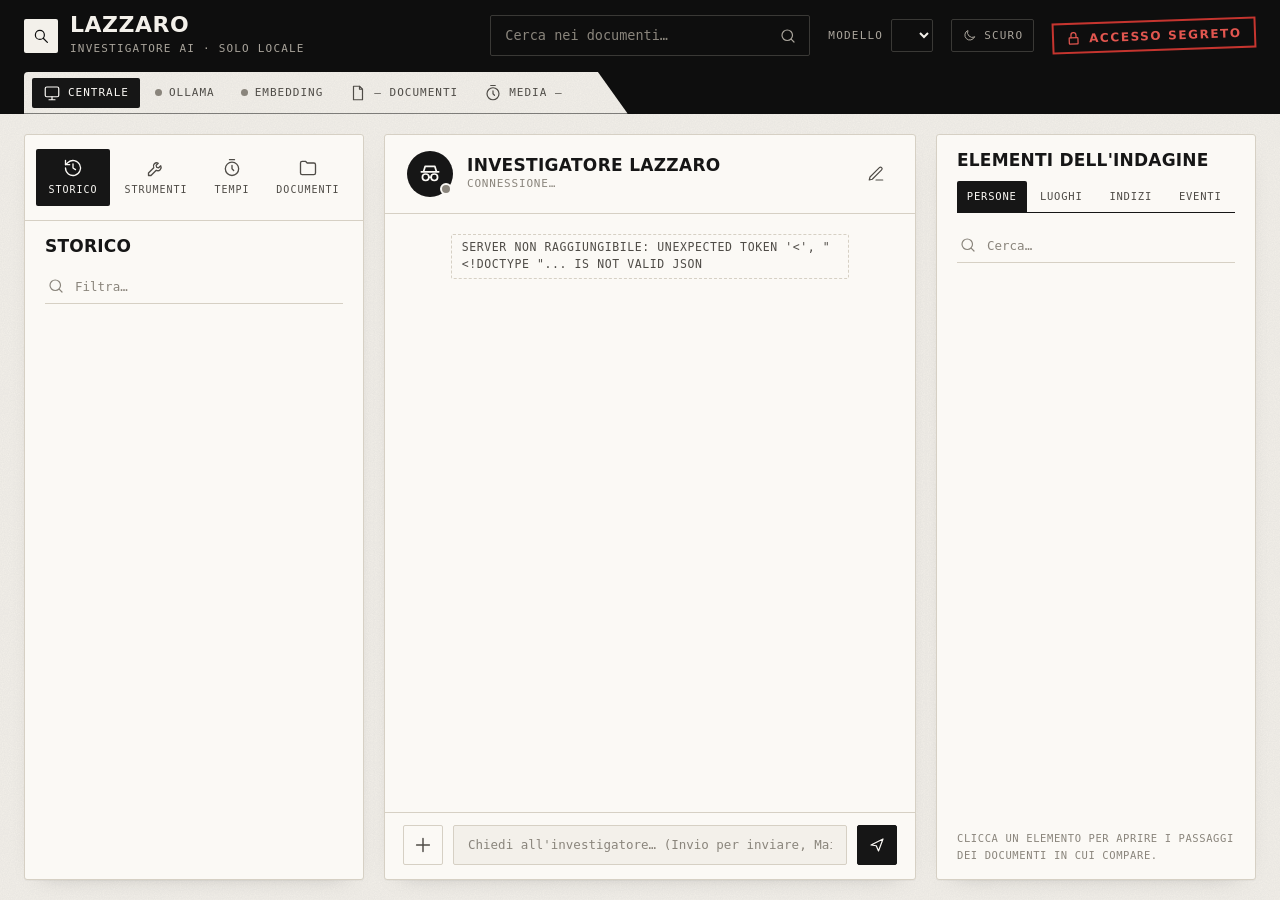
==== interfaccia/frontend/index.html @ 1972309b "Interfaccia fascicolo, bacheca segreta, volti e divisione backend/frontend - Codice diviso in interf" ====
<!doctype html>
<html lang="it">
<head>
<meta charset="utf-8">
<meta name="viewport" content="width=device-width, initial-scale=1">
<title>Investigatore LAZZARO</title>
<script src="tema.js"></script>
<link rel="stylesheet" href="app.css">
</head>
<body class="app">
<header class="testata">
  <div class="riga-alta">
    <div class="marchio">
      <div class="logo"><svg viewBox="0 0 24 24"><circle cx="10.5" cy="10.5" r="6"/><path d="m15 15 5.5 5.5"/></svg></div>
      <div>Lazzaro<small>Investigatore AI · solo locale</small></div>
    </div>
    <div class="spazio"></div>
    <label class="ricerca-alta" title="Cerca una parola in tutti i documenti">
      <input id="cerca-documenti" placeholder="Cerca nei documenti…" autocomplete="off">
      <svg viewBox="0 0 24 24"><circle cx="11" cy="11" r="7"/><path d="m20 20-3.5-3.5"/></svg>
    </label>
    <label class="scelta-modello">Modello
      <select id="modello"></select>
    </label>
    <button class="tema-btn" id="tema" title="Cambia tema: chiaro (carta) o scuro">
      <span class="per-scuro"><svg viewBox="0 0 24 24"><path d="M20 14.5A8 8 0 0 1 9.5 4a8 8 0 1 0 10.5 10.5z"/></svg>Scuro</span>
      <span class="per-chiaro"><svg viewBox="0 0 24 24"><circle cx="12" cy="12" r="4"/><path d="M12 2v2M12 20v2M4.9 4.9l1.4 1.4M17.7 17.7l1.4 1.4M2 12h2M20 12h2M4.9 19.1l1.4-1.4M17.7 6.3l1.4-1.4"/></svg>Chiaro</span>
    </button>
    <a class="accesso-segreto" href="bacheca.html" target="_blank" title="Bacheca dell'investigatore: indizi e ipotesi collegati dai fili rossi">
      <svg viewBox="0 0 24 24"><rect x="5" y="11" width="14" height="10" rx="1"/><path d="M8 11V7a4 4 0 0 1 8 0v4"/></svg>Accesso Segreto</a>
  </div>
  <nav class="barra-stato">
    <span class="pillola attiva"><svg viewBox="0 0 24 24"><rect x="3" y="4" width="18" height="13" rx="2"/><path d="M8 21h8M12 17v4"/></svg>Centrale</span>
    <span class="pillola" id="stato-ollama"><i class="punto"></i>Ollama</span>
    <span class="pillola" id="stato-embedding"><i class="punto"></i>Embedding</span>
    <span class="pillola" id="stato-documenti"><svg viewBox="0 0 24 24"><path d="M6 3h8l4 4v14H6z"/><path d="M14 3v4h4"/></svg>— documenti</span>
    <span class="pillola" id="stato-media"><svg viewBox="0 0 24 24"><circle cx="12" cy="13" r="8"/><path d="M12 9v4l2 2M9 2h6"/></svg>media —</span>
  </nav>
</header>

<main class="griglia">
  <!-- ======================================================= SINISTRA -->
  <section class="pannello sinistra">
    <div class="icone-schede" role="tablist">
      <button class="icona-scheda attiva" data-scheda="storico" title="Storico domande e risposte">
        <svg viewBox="0 0 24 24"><path d="M3 12a9 9 0 1 0 3-6.7L3 8"/><path d="M3 3v5h5M12 7v5l3 2"/></svg>Storico</button>
      <button class="icona-scheda" data-scheda="strumenti" title="Strumenti usati dal modello">
        <svg viewBox="0 0 24 24"><path d="M14.7 6.3a4 4 0 0 0-5.4 5.4L3 18v3h3l6.3-6.3a4 4 0 0 0 5.4-5.4l-2.5 2.5-2.4-.6-.6-2.4z"/></svg>Strumenti</button>
      <button class="icona-scheda" data-scheda="tempi" title="Tempi di risposta">
        <svg viewBox="0 0 24 24"><circle cx="12" cy="13" r="8"/><path d="M12 9v4l2 2M9 2h6"/></svg>Tempi</button>
      <button class="icona-scheda" data-scheda="documenti" title="Documenti nell'indice">
        <svg viewBox="0 0 24 24"><path d="M3 6a2 2 0 0 1 2-2h4l2 2h8a2 2 0 0 1 2 2v10a2 2 0 0 1-2 2H5a2 2 0 0 1-2-2z"/></svg>Documenti</button>
    </div>
    <div class="titolo-pannello"><h2 id="titolo-sinistra">Storico</h2><span class="conta" id="conta-sinistra"></span>
      <button class="btn-piccolo grigio" id="svuota-storico" title="Cancella tutte le domande dello storico" hidden>Svuota tutto</button></div>
    <label class="cerca"><svg viewBox="0 0 24 24"><circle cx="11" cy="11" r="7"/><path d="m20 20-3.5-3.5"/></svg>
      <input id="filtro-sinistra" placeholder="Filtra…" autocomplete="off"></label>
    <div class="lista" id="lista-sinistra"></div>
  </section>

  <!-- ========================================================= CENTRO -->
  <section class="pannello centro" id="zona-chat">
    <div class="testa-chat">
      <div class="avatar"><svg viewBox="0 0 24 24"><path d="M4 10h16M6 10l1.5-5h9L18 10"/><circle cx="8" cy="15" r="3"/><circle cx="16" cy="15" r="3"/><path d="M11 15h2"/></svg><i class="punto" id="punto-chat"></i></div>
      <div>
        <h1>Investigatore LAZZARO</h1>
        <div class="sotto" id="sotto-chat">connessione…</div>
      </div>
      <div class="spazio"></div>
      <button class="icona-btn" id="pulisci" title="Pulisci la vista (lo storico resta)"><svg viewBox="0 0 24 24"><path d="M12 20h9M16.5 3.5a2.1 2.1 0 0 1 3 3L7 19l-4 1 1-4z"/></svg></button>
    </div>
    <div class="messaggi" id="messaggi"></div>
    <div class="input-chat">
      <div class="file-in-esame" id="file-in-esame"></div>
      <div class="riga-input">
        <button class="btn-tondo piu" id="piu" title="Carica file da esaminare (txt, md, csv, json, docx, pdf, zip)">
          <svg viewBox="0 0 24 24"><path d="M12 5v14M5 12h14"/></svg></button>
        <input type="file" id="file" multiple hidden accept=".txt,.md,.csv,.json,.jsonl,.log,.docx,.pdf,.zip">
        <textarea id="domanda" rows="1" placeholder="Chiedi all'investigatore…  (Invio per inviare, Maiusc+Invio per andare a capo)"></textarea>
        <button class="btn-tondo invia" id="invia" title="Invia"><svg viewBox="0 0 24 24"><path d="M4 12 20 4l-6 16-3-7z"/></svg></button>
      </div>
    </div>
    <div class="trascina nascosto" id="trascina">Rilascia i file da esaminare</div>
  </section>

  <!-- ======================================================== DESTRA -->
  <section class="pannello destra">
    <div class="titolo-pannello"><h2>Elementi dell'indagine</h2><span class="conta" id="conta-persone"></span></div>
    <div class="schede-testo" role="tablist" id="schede-elementi">
      <button class="attiva" data-tipo="persone">Persone <span></span></button>
      <button data-tipo="luoghi">Luoghi <span></span></button>
      <button data-tipo="indizi">Indizi <span></span></button>
      <button data-tipo="eventi">Eventi <span></span></button>
    </div>
    <label class="cerca"><svg viewBox="0 0 24 24"><circle cx="11" cy="11" r="7"/><path d="m20 20-3.5-3.5"/></svg>
      <input id="filtro-persone" placeholder="Cerca…" autocomplete="off"></label>
    <div class="lista" id="lista-persone"></div>
    <p class="nota-destra" id="nota-destra">Clicca un elemento per aprire i passaggi dei documenti in cui compare.</p>
  </section>
</main>

<script src="comune.js"></script>
<script src="app.js"></script>
</body>
</html>
---- interfaccia/frontend/app.css ----
/* Investigatore LAZZARO - stile "fascicolo": carta, inchiostro, etichette dattiloscritte.
   Nessuna risorsa esterna: solo font di sistema, tutto resta in locale.
   Due temi: chiaro (carta e inchiostro, predefinito) e scuro (<html data-tema="scuro">: grigio scuro e bianco panna).
   I colori stanno solo nelle variabili qui sotto: il resto del file non va toccato per cambiare tema. */
:root {
  --sfondo: #f3f0ea;          /* carta */
  --testata: #0e0e0e;         /* banda nera in alto */
  --testata-testo: #f3f0ea;
  --testata-tenue: #a9a49b;
  --testata-bordo: #3a3936;
  --inverso-tenue: #c9c4ba;   /* testo secondario sopra un riquadro "in negativo" (sfondo = inchiostro) */
  --velo: rgba(243, 240, 234, .85);
  --scrivania: #e4dfd5;       /* piano su cui si apre il fascicolo (pagine figlie) */
  --pannello: #fbf9f5;        /* foglio */
  --scheda: #ece8e0;          /* riquadro beige */
  --scheda-2: #e1dcd2;
  --bordo: #d6d0c4;           /* linea sottile */
  --testo: #161616;           /* inchiostro */
  --tenue: #4f4c47;
  --debole: #8a857c;
  --bordeaux: #161616;        /* accento = inchiostro (i nomi restano per compatibilità con le pagine) */
  --bordeaux-2: #3a3936;
  --bordeaux-chiaro: #161616;
  --bordeaux-velo: rgba(22, 22, 22, .07);
  --ok: #3f7d55;
  --attenzione: #9a6a12;
  --errore: #b23a3a;
  --raggio: 3px;
  --mono: "IBM Plex Mono", "Cascadia Mono", "Cascadia Code", Consolas, ui-monospace, monospace;
  --titoli: "Montserrat", "Segoe UI Black", "Segoe UI", system-ui, sans-serif;
  --carta-grana: url("data:image/svg+xml,%3Csvg xmlns='http://www.w3.org/2000/svg' width='220' height='220'%3E%3Cfilter id='g'%3E%3CfeTurbulence type='fractalNoise' baseFrequency='.85' numOctaves='2' stitchTiles='stitch'/%3E%3CfeColorMatrix values='0 0 0 0 0 0 0 0 0 0 0 0 0 0 0 0 0 0 .05 0'/%3E%3C/filter%3E%3Crect width='100%25' height='100%25' filter='url(%23g)'/%3E%3C/svg%3E");
  --ombra: rgba(0, 0, 0, .35);
  color-scheme: light;
}
/* tema scuro: colori invertiti, grigio scuro e accenti di bianco panna */
:root[data-tema="scuro"] {
  --sfondo: #1e1e20;
  --testata: #111112;
  --testata-testo: #efe8d6;
  --testata-tenue: #8f8a80;
  --testata-bordo: #36363a;
  --inverso-tenue: #5d5952;
  --velo: rgba(30, 30, 32, .88);
  --scrivania: #161618;
  --pannello: #262628;
  --scheda: #2f2f32;
  --scheda-2: #39393d;
  --bordo: #3c3c41;
  --testo: #efe8d6;           /* bianco panna: testo e accenti */
  --tenue: #c4bdae;
  --debole: #8f8a80;
  --bordeaux: #efe8d6;
  --bordeaux-2: #d8d0bc;
  --bordeaux-chiaro: #efe8d6;
  --bordeaux-velo: rgba(239, 232, 214, .08);
  --ok: #7fbf94;
  --attenzione: #d8b066;
  --errore: #e07a7a;
  --carta-grana: url("data:image/svg+xml,%3Csvg xmlns='http://www.w3.org/2000/svg' width='220' height='220'%3E%3Cfilter id='g'%3E%3CfeTurbulence type='fractalNoise' baseFrequency='.85' numOctaves='2' stitchTiles='stitch'/%3E%3CfeColorMatrix values='0 0 0 0 1 0 0 0 0 1 0 0 0 0 1 0 0 0 .035 0'/%3E%3C/filter%3E%3Crect width='100%25' height='100%25' filter='url(%23g)'/%3E%3C/svg%3E");
  --ombra: rgba(0, 0, 0, .7);
  color-scheme: dark;
}
* { box-sizing: border-box; }
html, body { height: 100%; }
body {
  margin: 0; background: var(--sfondo) var(--carta-grana); color: var(--testo);
  font: 13.5px/1.55 var(--mono);
}
/* pagina principale alta quanto la finestra: scorrono solo le liste dei pannelli, non l'intera pagina */
body.app { display: flex; flex-direction: column; height: 100vh; overflow: hidden; }
button, input, select, textarea { font: inherit; color: inherit; }
button { cursor: pointer; }
svg { width: 18px; height: 18px; fill: none; stroke: currentColor; stroke-width: 1.6; stroke-linecap: round; stroke-linejoin: round; flex: none; }
.nascosto { display: none !important; }
::-webkit-scrollbar { width: 8px; height: 8px; }
::-webkit-scrollbar-thumb { background: var(--bordo); border-radius: 0; }
::selection { background: var(--testo); color: var(--pannello); }

/* ------------------------------------------------------------------ testata */
/* banda nera con la "linguetta" della cartellina che scende sulla carta */
.testata { background: var(--testata); border-bottom: 0; padding: 14px 24px 0; color: var(--testata-testo); }
.riga-alta { display: flex; align-items: center; gap: 18px; }
.marchio { display: flex; align-items: center; gap: 12px; font: 900 22px/1 var(--titoli); text-transform: uppercase; letter-spacing: .5px; }
.marchio .logo { width: 34px; height: 34px; border-radius: 2px; background: var(--testata-testo); color: var(--testata); display: grid; place-items: center; }
.marchio small { display: block; font: 400 11px/1.6 var(--mono); color: var(--testata-tenue); letter-spacing: 1.2px; text-transform: uppercase; margin-top: 4px; }
.spazio { flex: 1; }
.ricerca-alta { display: flex; align-items: center; gap: 8px; background: transparent; border: 1px solid var(--testata-bordo);
  border-radius: 2px; padding: 8px 12px; width: min(320px, 40vw); color: var(--testata-tenue); }
.ricerca-alta input { background: none; border: 0; outline: 0; flex: 1; min-width: 0; color: var(--testata-testo); }
.ricerca-alta:focus-within { border-color: var(--testata-testo); }
.scelta-modello { display: flex; align-items: center; gap: 8px; color: var(--testata-tenue); font-size: 11px; text-transform: uppercase; letter-spacing: 1.2px; }
.scelta-modello select { background: var(--testata); border: 1px solid var(--testata-bordo); border-radius: 2px; padding: 7px 10px; color: var(--testata-testo); max-width: 220px; text-transform: none; letter-spacing: 0; font-size: 12.5px; }
/* pulsante tema chiaro/scuro: mostra l'icona del tema in cui si passerà */
.tema-btn { display: inline-flex; align-items: center; gap: 7px; background: transparent; border: 1px solid var(--testata-bordo); border-radius: 2px;
  padding: 7px 10px; color: var(--testata-tenue); font-size: 11px; text-transform: uppercase; letter-spacing: 1.2px; white-space: nowrap; }
.tema-btn:hover { color: var(--testata-testo); border-color: var(--testata-testo); }
.tema-btn svg { width: 15px; height: 15px; }
.tema-btn span { display: inline-flex; align-items: center; gap: 7px; }
.tema-btn .per-chiaro, :root[data-tema="scuro"] .tema-btn .per-scuro { display: none; }
:root[data-tema="scuro"] .tema-btn .per-chiaro { display: inline-flex; }
/* "Accesso Segreto": timbro rosso che apre la bacheca dell'investigatore */
.accesso-segreto { display: inline-flex; align-items: center; gap: 8px; padding: 6px 12px; border: 2px solid #c6352f; color: #e2564f;
  font: 900 12px/1 var(--titoli); letter-spacing: 1.6px; text-transform: uppercase; text-decoration: none; white-space: nowrap;
  transform: rotate(-2deg); transition: transform .15s, background .15s, color .15s; }
.accesso-segreto svg { width: 15px; height: 15px; stroke-width: 2; }
.accesso-segreto:hover, .accesso-segreto:focus-visible { background: #c6352f; color: #fff; transform: rotate(0); outline: none; }
.barra-stato { display: flex; gap: 4px; flex-wrap: wrap; margin-top: 14px; width: fit-content; max-width: 100%;
  background: var(--sfondo) var(--carta-grana); border: 0; border-radius: 4px 4px 0 0; padding: 6px 54px 6px 8px; color: var(--testo);
  clip-path: polygon(0 0, calc(100% - 30px) 0, 100% 100%, 0 100%); }   /* linguetta con il taglio obliquo */
.pillola { display: inline-flex; align-items: center; gap: 7px; padding: 6px 11px; border-radius: 2px; color: var(--tenue);
  font-size: 11px; text-transform: uppercase; letter-spacing: 1px; white-space: nowrap; }
.pillola.attiva { background: var(--testo); color: var(--pannello); }
.punto { width: 7px; height: 7px; border-radius: 50%; background: var(--debole); }
.punto.ok { background: var(--ok); } .punto.ko { background: var(--errore); } .punto.attesa { background: var(--attenzione); }

/* -------------------------------------------------------------------- griglia */
/* occupa tutto lo spazio sotto la testata, qualunque sia la sua altezza */
.griglia { display: grid; grid-template-columns: 340px minmax(0, 1fr) 320px; gap: 20px; padding: 20px 24px; flex: 1; min-height: 0; }
.pannello { background: var(--pannello); border: 1px solid var(--bordo); border-radius: var(--raggio); display: flex; flex-direction: column; min-height: 0; overflow: hidden;
  box-shadow: 0 1px 0 rgba(0, 0, 0, .03), 0 8px 24px -18px var(--ombra); }
.titolo-pannello { display: flex; align-items: center; justify-content: space-between; gap: 12px; padding: 16px 20px 10px; }
.titolo-pannello h2 { margin: 0; font: 900 17px/1.1 var(--titoli); text-transform: uppercase; letter-spacing: .2px; }
.titolo-pannello .conta { color: var(--debole); font-size: 10.5px; text-transform: uppercase; letter-spacing: 1px; white-space: nowrap; }
.lista { overflow-y: auto; padding: 4px 16px 16px; display: flex; flex-direction: column; gap: 10px; min-height: 0; flex: 1; }
.vuoto { color: var(--debole); text-align: center; padding: 30px 10px; font-size: 12px; }
.cerca { margin: 4px 20px 12px; display: flex; align-items: center; gap: 8px; background: transparent; border: 0; border-bottom: 1px solid var(--bordo); border-radius: 0; padding: 6px 2px; color: var(--debole); }
.cerca:focus-within { border-bottom-color: var(--testo); }
.cerca input { background: none; border: 0; outline: 0; flex: 1; min-width: 0; color: var(--testo); font-size: 12.5px; }

/* ----------------------------------------------------------- pannello sinistro */
.icone-schede { display: flex; justify-content: space-around; padding: 14px 10px; border-bottom: 1px solid var(--bordo); }
.icona-scheda { background: none; border: 0; color: var(--tenue); padding: 9px 12px; border-radius: 2px; display: grid; place-items: center; gap: 4px; font-size: 10px; text-transform: uppercase; letter-spacing: 1px; }
.icona-scheda svg { width: 20px; height: 20px; }
.icona-scheda:hover { color: var(--testo); background: var(--scheda); }
.icona-scheda.attiva { color: var(--pannello); background: var(--testo); }

.voce { background: var(--scheda); border-radius: 2px; padding: 11px 13px; border-left: 3px solid transparent; }
.voce:hover { background: var(--scheda-2); }
.voce.aperta { border-left-color: var(--testo); }
.voce .testa { display: flex; justify-content: space-between; gap: 8px; color: var(--debole); font-size: 10.5px; text-transform: uppercase; letter-spacing: .8px; }
.voce .domanda { font: 800 14px/1.3 var(--titoli); margin: 4px 0; cursor: pointer; }
.voce .anteprima { color: var(--tenue); font-size: 12.5px; display: -webkit-box; -webkit-line-clamp: 2; -webkit-box-orient: vertical; overflow: hidden; cursor: pointer; }
.voce.aperta .anteprima { -webkit-line-clamp: unset; display: block; white-space: pre-wrap; }
.voce .piede { display: flex; align-items: center; justify-content: space-between; margin-top: 8px; gap: 8px; }
.etichetta { font-size: 10.5px; color: var(--tenue); background: transparent; border: 1px solid var(--bordo); border-radius: 2px; padding: 1px 6px; font-family: var(--mono); white-space: nowrap; letter-spacing: .3px; }
.etichetta.bordeaux { background: var(--testo); border-color: var(--testo); color: var(--pannello); }
.etichetta.errore { color: var(--errore); border-color: currentColor; }
.etichetta.attenzione { color: var(--attenzione); border-color: currentColor; background: rgba(154, 106, 18, .06); }
.btn-piccolo { display: inline-flex; align-items: center; gap: 5px; background: var(--testo); border: 1px solid var(--testo); color: var(--pannello); border-radius: 2px; padding: 3px 10px; font-size: 11px; text-transform: uppercase; letter-spacing: .8px; }
.btn-piccolo:hover { background: var(--bordeaux-2); }
.btn-piccolo.grigio { background: transparent; color: var(--testo); border-color: var(--bordo); }
.btn-piccolo.grigio:hover { border-color: var(--testo); background: transparent; }
.btn-piccolo svg { width: 13px; height: 13px; }

.strumento .nome { font-family: var(--mono); font-size: 12.5px; font-weight: 700; color: var(--testo); display: flex; justify-content: space-between; gap: 8px; }
.strumento p { margin: 4px 0 8px; color: var(--tenue); font-size: 12px; }
.strumento .numeri { display: flex; gap: 6px; flex-wrap: wrap; }
.strumento .ultimo { margin-top: 6px; font-size: 11.5px; color: var(--debole); }
.sequenza { background: var(--scheda); border-radius: 2px; padding: 11px 13px; }
.sequenza h3, .sottotitolo { margin: 0 0 8px; font-size: 10.5px; text-transform: uppercase; letter-spacing: 1.2px; color: var(--debole); font-weight: 400; }
.passo { display: grid; grid-template-columns: 18px 1fr auto; gap: 8px; align-items: center; font-size: 12px; padding: 3px 0; border-bottom: 1px solid var(--bordo); }
.passo:last-child { border-bottom: 0; }
.passo .n { color: var(--debole); font-family: var(--mono); }
.passo code { font-family: var(--mono); color: var(--testo); }

.kpi { display: grid; grid-template-columns: 1fr 1fr; gap: 8px; }
.kpi div { background: var(--scheda); border-radius: 2px; padding: 10px 12px; }
.kpi b { display: block; font: 900 24px/1.2 var(--titoli); }
.kpi span { font-size: 10.5px; color: var(--tenue); text-transform: uppercase; letter-spacing: .8px; }
.kpi .evidenza { background: var(--testo); color: var(--pannello); }
.kpi .evidenza span { color: var(--inverso-tenue); }
table.modelli { width: 100%; border-collapse: collapse; font-size: 12px; }
table.modelli th { text-align: left; color: var(--debole); font-weight: 400; padding: 4px 6px; font-size: 10.5px; text-transform: uppercase; letter-spacing: 1px; }
table.modelli td { padding: 5px 6px; border-top: 1px solid var(--bordo); }
table.modelli td.num, table.modelli th.num { text-align: right; font-family: var(--mono); }
.riga-tempo { display: grid; grid-template-columns: 1fr auto; gap: 2px 10px; background: var(--scheda); border-radius: 2px; padding: 9px 12px; font-size: 12px; }
.riga-tempo .q { white-space: nowrap; overflow: hidden; text-overflow: ellipsis; }
.riga-tempo .t { font-family: var(--mono); text-align: right; }
.riga-tempo .barra { grid-column: 1 / -1; height: 4px; background: var(--pannello); border-radius: 0; overflow: hidden; display: flex; }
.riga-tempo .barra i { display: block; height: 100%; }
.riga-tempo .barra .ricerca { background: var(--debole); } .riga-tempo .barra .attesa { background: var(--tenue); } .riga-tempo .barra .gen { background: var(--testo); }
.riga-tempo .dett { grid-column: 1 / -1; color: var(--debole); font-size: 11px; }
.legenda { display: flex; gap: 12px; font-size: 10.5px; color: var(--debole); flex-wrap: wrap; text-transform: uppercase; letter-spacing: .6px; }
.legenda i { display: inline-block; width: 9px; height: 9px; border-radius: 0; margin-right: 4px; vertical-align: -1px; }

/* -------------------------------------------------------------------- chat */
.testa-chat { display: flex; align-items: center; gap: 14px; padding: 16px 22px; border-bottom: 1px solid var(--bordo); }
.avatar { width: 46px; height: 46px; border-radius: 50%; background: var(--testo); display: grid; place-items: center; position: relative; flex: none; }
.avatar svg { width: 26px; height: 26px; color: var(--pannello); }
.avatar .punto { position: absolute; right: 1px; bottom: 2px; border: 2px solid var(--pannello); width: 12px; height: 12px; }
.testa-chat h1 { margin: 0; font: 900 17px/1.2 var(--titoli); text-transform: uppercase; letter-spacing: .3px; }
.testa-chat .sotto { color: var(--debole); font-size: 11px; text-transform: uppercase; letter-spacing: .8px; }
.icona-btn { background: none; border: 0; color: var(--tenue); padding: 8px; border-radius: 2px; display: grid; place-items: center; }
.icona-btn:hover { color: var(--testo); background: var(--scheda); }
.messaggi { flex: 1; overflow-y: auto; padding: 20px 22px; display: flex; flex-direction: column; gap: 18px; min-height: 0; }
.msg { max-width: 82%; border-radius: 2px; padding: 12px 16px 12px; position: relative; }
.msg .chi { display: flex; align-items: center; gap: 10px; margin-bottom: 6px; font: 800 13px/1 var(--titoli); text-transform: uppercase; letter-spacing: .5px; }
.msg .ora { position: absolute; top: 8px; right: 12px; font-size: 10.5px; color: var(--debole); }
.msg.modello { background: var(--scheda); align-self: flex-start; border-left: 3px solid var(--testo); }
.msg.utente { background: var(--testo); align-self: flex-end; color: var(--pannello); }
.msg.utente .ora { color: var(--inverso-tenue); position: static; display: block; margin-bottom: 2px; }
.msg.sistema { align-self: center; background: none; color: var(--tenue); font-size: 11.5px; padding: 4px 10px; border: 1px dashed var(--bordo); text-transform: uppercase; letter-spacing: .6px; }
.msg .corpo { word-wrap: break-word; }
.voce.aperta .anteprima { white-space: normal; }
.corpo p, .anteprima p { margin: 0 0 8px; }
.corpo > :last-child, .anteprima > :last-child { margin-bottom: 0; }
.corpo ul, .corpo ol, .anteprima ul, .anteprima ol { margin: 0 0 8px; padding-left: 22px; }
.corpo li, .anteprima li { margin: 2px 0; }
.md-h { font: 800 1em/1.3 var(--titoli); margin: 10px 0 6px; text-transform: uppercase; }
.md-h1 { font-size: 1.15em; } .md-h2 { font-size: 1.08em; }
.corpo b, .anteprima b { font-weight: 700; color: var(--testo); }
.msg.utente .corpo b { color: var(--pannello); }
.corpo mark, .anteprima mark { background: var(--scheda-2); color: inherit; border-radius: 0; padding: 0 3px; }
.corpo code, .anteprima code { font-family: var(--mono); font-size: .92em; background: var(--scheda-2); border-radius: 0; padding: 0 4px; }
.corpo blockquote, .anteprima blockquote { margin: 0 0 8px; padding: 2px 0 2px 10px; border-left: 3px solid var(--testo); color: var(--tenue); }
.corpo hr, .anteprima hr { border: 0; border-top: 1px solid var(--bordo); margin: 8px 0; }
.md-tab { border-collapse: collapse; margin: 0 0 8px; font-size: .95em; }
.md-tab th, .md-tab td { border: 1px solid var(--bordo); padding: 4px 9px; text-align: left; vertical-align: top; }
.md-tab th { background: var(--scheda-2); font-weight: 700; }
.msg .corpo .cit { color: var(--pannello); background: var(--testo); border-radius: 0; padding: 0 4px; font-family: var(--mono); font-size: 11.5px; cursor: pointer; }
.msg .corpo .persona { border-bottom: 1px solid var(--testo); cursor: pointer; }
.cursore::after { content: "█"; color: var(--testo); animation: lampeggia 1s steps(2) infinite; }
@keyframes lampeggia { 50% { opacity: 0; } }
.msg .errore { color: var(--errore); font-size: 12.5px; margin-top: 6px; }
.msg .extra { margin-top: 10px; display: flex; flex-direction: column; gap: 7px; }
.msg .fila { display: flex; gap: 6px; flex-wrap: wrap; align-items: center; font-size: 11px; color: var(--debole); }
.chip { display: inline-flex; align-items: center; gap: 5px; background: transparent; border: 1px solid var(--bordo); color: var(--tenue); border-radius: 2px; padding: 2px 9px; font-size: 11.5px; cursor: pointer; }
.chip:hover { border-color: var(--testo); color: var(--testo); }
.chip.persona { border-color: var(--testo); color: var(--testo); }
.tempi-msg { font-family: var(--mono); font-size: 11px; color: var(--debole); }
.tempi-msg b { color: var(--tenue); font-weight: 700; }
details.dett-strumenti summary { cursor: pointer; font-size: 11px; color: var(--debole); text-transform: uppercase; letter-spacing: .8px; }
details.dett-strumenti .passo { font-size: 11.5px; }
.benvenuto { margin: auto; text-align: center; color: var(--tenue); max-width: 480px; }
.benvenuto::before { content: "Unità investigativa · Zona 04"; display: block; font-size: 11px; letter-spacing: 1.6px; text-transform: uppercase; color: var(--debole); margin-bottom: 6px; }
.benvenuto h2 { color: var(--testo); font: 900 30px/1.05 var(--titoli); text-transform: uppercase; margin: 6px 0 10px; letter-spacing: -.3px; }
.benvenuto .chip { margin: 4px; font-size: 12px; padding: 6px 14px; }

.input-chat { border-top: 1px solid var(--bordo); padding: 12px 18px 14px; }
.file-in-esame { display: flex; gap: 6px; flex-wrap: wrap; margin-bottom: 8px; }
.file-in-esame:empty { display: none; }
.file-chip { display: inline-flex; align-items: center; gap: 6px; background: var(--scheda); border-radius: 2px; padding: 4px 8px; font-size: 11.5px; color: var(--tenue); }
.file-chip button { background: none; border: 0; color: var(--debole); padding: 0; display: grid; }
.file-chip button:hover { color: var(--errore); }
.file-chip svg { width: 14px; height: 14px; }
.file-chip.carico { color: var(--attenzione); }
.riga-input { display: flex; align-items: flex-end; gap: 10px; }
.btn-tondo { width: 40px; height: 40px; border-radius: 2px; display: grid; place-items: center; border: 1px solid var(--bordo); background: none; color: var(--tenue); flex: none; }
.btn-tondo:hover { color: var(--testo); border-color: var(--testo); }
.btn-tondo.invia { background: var(--testo); border-color: var(--testo); color: var(--pannello); }
.btn-tondo.invia:hover { background: var(--bordeaux-2); }
.btn-tondo:disabled { opacity: .4; cursor: default; }
.btn-tondo.piu svg { width: 22px; height: 22px; }
textarea#domanda { flex: 1; resize: none; background: var(--sfondo); border: 1px solid var(--bordo); border-radius: 2px; padding: 10px 14px; outline: 0; max-height: 140px; min-height: 40px; line-height: 1.45; font-size: 12.5px; }
textarea#domanda:focus { border-color: var(--testo); }
textarea#domanda::placeholder, input::placeholder { color: var(--debole); }
textarea#domanda::placeholder { white-space: nowrap; overflow: hidden; text-overflow: ellipsis; }   /* il monospazio è più largo: una riga sola */
.trascina { position: absolute; inset: 0; background: var(--velo); border: 2px dashed var(--testo); border-radius: var(--raggio);
  display: grid; place-items: center; font: 900 18px/1 var(--titoli); text-transform: uppercase; z-index: 5; pointer-events: none; }
.centro { position: relative; }

/* ------------------------------------------------------------ pannello destro */
.persona-voce { display: flex; align-items: center; gap: 12px; background: none; border: 0; border-bottom: 1px solid var(--bordo); text-align: left; padding: 10px 6px; border-radius: 0; width: 100%; }
.persona-voce:hover { background: var(--scheda); }
.iniziali { width: 42px; height: 42px; border-radius: 50%; display: grid; place-items: center; font: 800 14px/1 var(--titoli); flex: none; color: var(--pannello); }
.iniziali[style*="#"] { background: var(--testo) !important; }
.iniziali.volto { background-color: #111; background-repeat: no-repeat; box-shadow: 0 0 0 1px var(--bordo); }   /* foto della persona (comune.js → voltoHtml) */   /* i colori bordeaux scelti da app.js diventano inchiostro */
.persona-voce .info { flex: 1; min-width: 0; }
.persona-voce .info b { display: block; font: 800 13.5px/1.3 var(--titoli); white-space: nowrap; overflow: hidden; text-overflow: ellipsis; }
.persona-voce .info span { font-size: 11.5px; color: var(--tenue); }
.persona-voce .numero { background: var(--testo); color: var(--pannello); border-radius: 2px; padding: 2px 8px; font-size: 11px; font-weight: 700; }
.nota-destra { margin: 0 20px 16px; font-size: 10.5px; color: var(--debole); text-transform: uppercase; letter-spacing: .6px; }
.schede-testo { display: grid; grid-template-columns: repeat(4, 1fr); margin: 2px 20px 12px; border-bottom: 1px solid var(--testo); }
.schede-testo button { background: none; border: 0; color: var(--tenue); padding: 7px 2px; font-size: 10.5px; text-transform: uppercase; letter-spacing: .8px; border-radius: 2px 2px 0 0; white-space: nowrap; }
.schede-testo button span { font-size: 10px; color: var(--debole); }
.schede-testo button:hover { color: var(--testo); }
.schede-testo button.attiva { background: var(--testo); color: var(--pannello); }
.schede-testo button.attiva span { color: var(--inverso-tenue); }
.icona-tipo { width: 42px; height: 42px; border-radius: 50%; display: grid; place-items: center; flex: none; background: var(--scheda); border: 1px solid var(--bordo); color: var(--testo); }
.icona-tipo svg { width: 20px; height: 20px; }
.persona-voce .info .estratto { display: -webkit-box; -webkit-line-clamp: 2; -webkit-box-orient: vertical; overflow: hidden; }
.chip.luoghi, .chip.indizi, .chip.eventi { border-color: var(--bordo); }
.chip svg { width: 13px; height: 13px; }

/* ------------------------------------- schede di dettaglio (persona.html): un fascicolo che si apre */
body.scheda { background: var(--scrivania) var(--carta-grana); }
/* il foglio, con la linguetta della cartellina e altri due fogli sotto */
.scheda .pagina { position: relative; margin: 58px auto 70px; padding: 34px 40px 72px;
  background: var(--pannello) var(--carta-grana); border: 1px solid var(--bordo); border-radius: 0 3px 3px 3px;
  box-shadow: 7px 7px 0 -1px var(--scheda), 7px 7px 0 0 var(--bordo), 14px 14px 0 -1px var(--scheda-2), 14px 14px 0 0 var(--bordo),
    0 34px 60px -34px var(--ombra);
  transform-origin: 50% 0; animation: apri-fascicolo .55s cubic-bezier(.2, .75, .25, 1) both; }
.scheda .pagina::before { content: "Fascicolo · Unità investigativa · Zona 04"; position: absolute; left: -1px; top: -31px; height: 31px;
  padding: 0 48px 0 16px; background: var(--pannello) var(--carta-grana); border: 1px solid var(--bordo); border-bottom: 0;
  font: 400 10.5px/31px var(--mono); letter-spacing: 1.4px; text-transform: uppercase; color: var(--debole); white-space: nowrap;
  clip-path: polygon(0 0, calc(100% - 28px) 0, 100% 100%, 0 100%); }
/* timbro in basso a destra */
.scheda .pagina::after { content: "Riservato"; position: absolute; right: 30px; bottom: 22px; padding: 3px 12px;
  border: 2px solid currentColor; color: var(--errore); opacity: .55; transform: rotate(-7deg);
  font: 900 13px/1.2 var(--titoli); letter-spacing: 3px; text-transform: uppercase; pointer-events: none; }
@keyframes apri-fascicolo { from { opacity: 0; transform: perspective(1400px) rotateX(9deg) translateY(22px); } }
@media (prefers-reduced-motion: reduce) { .scheda .pagina { animation: none; } }
.scheda .intestazione { padding-bottom: 18px; border-bottom: 2px solid var(--testo); }
.scheda .doc, .scheda .risposta { background: transparent; box-shadow: none; }
.scheda .testata { padding-bottom: 14px; }
.intestazione h1 { font-family: var(--titoli); font-weight: 900; text-transform: uppercase; letter-spacing: -.2px; line-height: 1.05; }
.sezione > h2 { font-family: var(--mono); font-weight: 400; letter-spacing: 1.4px !important; border-bottom: 1px solid var(--bordo); padding-bottom: 6px; }
.doc header b { font-family: var(--titoli); font-weight: 800; text-transform: uppercase; }
.brano { border-left-color: var(--testo) !important; border-radius: 0 !important; }
.brano mark, .testo-intero mark, .risposta mark { background: var(--testo) !important; color: var(--pannello) !important; border-radius: 0 !important; }
.risposta .q { font-family: var(--titoli); font-weight: 800; }
@media (max-width: 760px) {
  .scheda .pagina { margin: 50px 12px 50px; padding: 24px 18px 64px;
    box-shadow: 4px 4px 0 -1px var(--scheda), 4px 4px 0 0 var(--bordo), 0 24px 40px -28px var(--ombra); }
  .scheda .pagina::before { content: "Fascicolo · Zona 04"; }
}

/* -------------------------------------------------------------- responsive */
@media (max-width: 1250px) {
  body.app { display: block; height: auto; overflow: visible; }   /* pannelli uno sotto l'altro: qui la pagina scorre */
  .griglia { grid-template-columns: 300px minmax(0, 1fr); }
  .griglia > .centro { height: 78vh; }
  .griglia > .destra { grid-column: 1 / -1; max-height: 420px; }
  .griglia > .sinistra { height: 78vh; }
}
@media (max-width: 760px) {
  .testata { padding: 12px 16px 0; }
  .riga-alta { flex-wrap: wrap; gap: 10px; }
  .ricerca-alta { order: 3; width: 100%; }
  .barra-stato { width: auto; clip-path: none; padding-right: 8px; }
  .griglia { grid-template-columns: 1fr; padding: 16px; gap: 16px; }
  .griglia > .centro { order: -1; height: 80vh; }
  .griglia > .sinistra { height: 70vh; }
  .msg { max-width: 95%; }
}
[hidden] { display: none !important; }
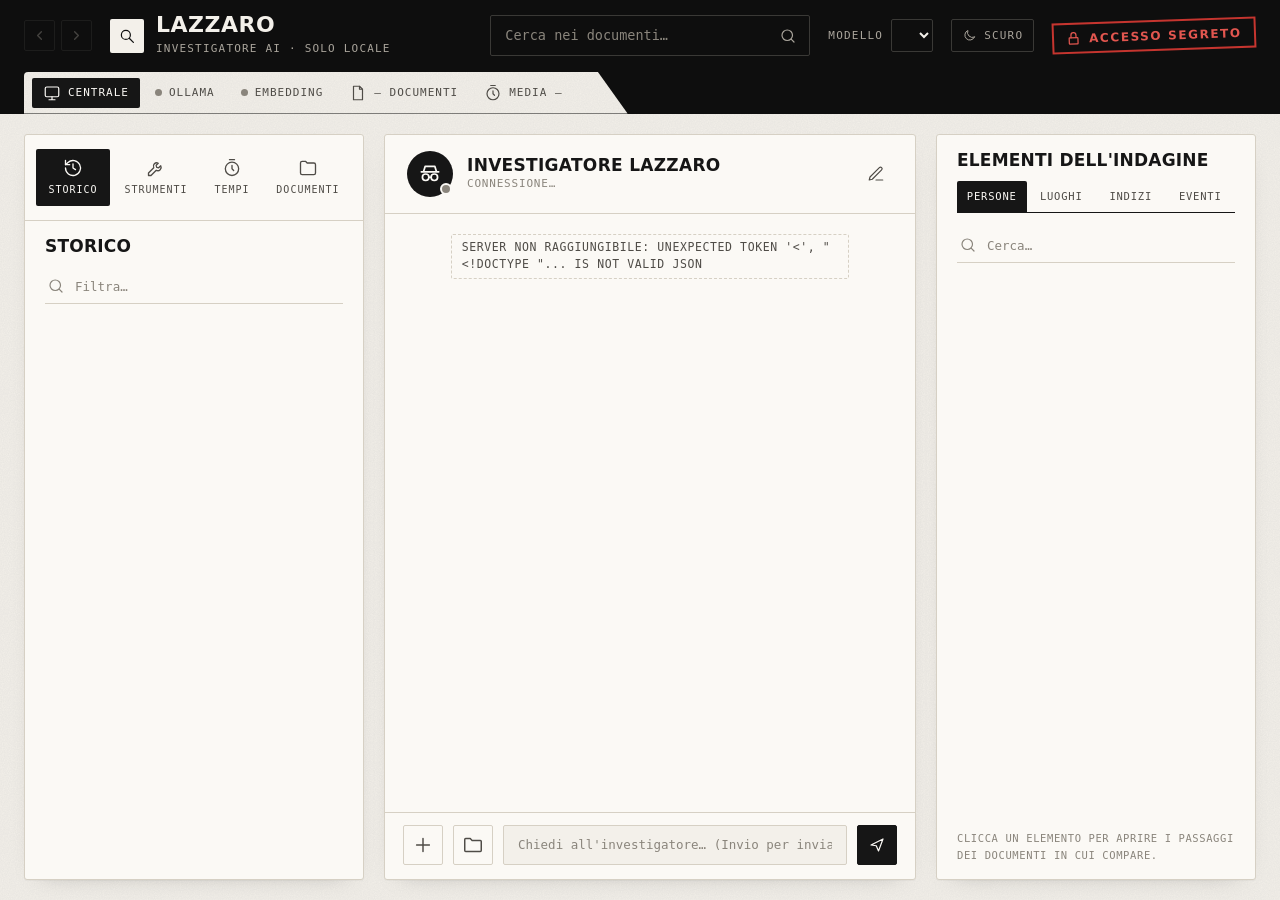
==== commit 8f65c838: "Indizi affidabili, RAG con HyDE, cartelle e nuovi formati, navigazione - Riconoscimento persone: glo" ====
--- a/interfaccia/frontend/index.html
+++ b/interfaccia/frontend/index.html
@@ -26,7 +26,7 @@
       <span class="per-scuro"><svg viewBox="0 0 24 24"><path d="M20 14.5A8 8 0 0 1 9.5 4a8 8 0 1 0 10.5 10.5z"/></svg>Scuro</span>
       <span class="per-chiaro"><svg viewBox="0 0 24 24"><circle cx="12" cy="12" r="4"/><path d="M12 2v2M12 20v2M4.9 4.9l1.4 1.4M17.7 17.7l1.4 1.4M2 12h2M20 12h2M4.9 19.1l1.4-1.4M17.7 6.3l1.4-1.4"/></svg>Chiaro</span>
     </button>
-    <a class="accesso-segreto" href="bacheca.html" target="_blank" title="Bacheca dell'investigatore: indizi e ipotesi collegati dai fili rossi">
+    <a class="accesso-segreto" href="bacheca.html" title="Bacheca dell'investigatore: indizi e ipotesi collegati dai fili rossi">
       <svg viewBox="0 0 24 24"><rect x="5" y="11" width="14" height="10" rx="1"/><path d="M8 11V7a4 4 0 0 1 8 0v4"/></svg>Accesso Segreto</a>
   </div>
   <nav class="barra-stato">
@@ -73,14 +73,17 @@
     <div class="input-chat">
       <div class="file-in-esame" id="file-in-esame"></div>
       <div class="riga-input">
-        <button class="btn-tondo piu" id="piu" title="Carica file da esaminare (txt, md, csv, json, docx, pdf, zip)">
+        <button class="btn-tondo piu" id="piu" title="Carica file da esaminare (txt, md, csv, json, xml, html, docx, pdf, xlsx, zip)">
           <svg viewBox="0 0 24 24"><path d="M12 5v14M5 12h14"/></svg></button>
-        <input type="file" id="file" multiple hidden accept=".txt,.md,.csv,.json,.jsonl,.log,.docx,.pdf,.zip">
+        <input type="file" id="file" multiple hidden accept=".txt,.md,.csv,.json,.jsonl,.log,.xml,.html,.htm,.docx,.pdf,.xlsx,.zip">
+        <button class="btn-tondo piu" id="piu-cartella" title="Carica una cartella intera (anche con sottocartelle)">
+          <svg viewBox="0 0 24 24"><path d="M3 6a1 1 0 0 1 1-1h5l2 2h9a1 1 0 0 1 1 1v10a1 1 0 0 1-1 1H4a1 1 0 0 1-1-1z"/></svg></button>
+        <input type="file" id="cartella" hidden webkitdirectory multiple>
         <textarea id="domanda" rows="1" placeholder="Chiedi all'investigatore…  (Invio per inviare, Maiusc+Invio per andare a capo)"></textarea>
         <button class="btn-tondo invia" id="invia" title="Invia"><svg viewBox="0 0 24 24"><path d="M4 12 20 4l-6 16-3-7z"/></svg></button>
       </div>
     </div>
-    <div class="trascina nascosto" id="trascina">Rilascia i file da esaminare</div>
+    <div class="trascina nascosto" id="trascina">Rilascia i file o le cartelle da esaminare</div>
   </section>
 
   <!-- ======================================================== DESTRA -->
--- a/interfaccia/frontend/app.css
+++ b/interfaccia/frontend/app.css
@@ -94,6 +94,11 @@
 .tema-btn { display: inline-flex; align-items: center; gap: 7px; background: transparent; border: 1px solid var(--testata-bordo); border-radius: 2px;
   padding: 7px 10px; color: var(--testata-tenue); font-size: 11px; text-transform: uppercase; letter-spacing: 1.2px; white-space: nowrap; }
 .tema-btn:hover { color: var(--testata-testo); border-color: var(--testata-testo); }
+.frecce { display: flex; gap: 6px; }
+.frecce .tema-btn { padding: 7px; }
+.frecce .tema-btn svg { fill: none; stroke: currentColor; stroke-width: 2.2; stroke-linecap: round; stroke-linejoin: round; }
+.frecce .tema-btn:disabled { opacity: .35; cursor: default; }
+.frecce .tema-btn:disabled:hover { color: var(--testata-tenue); border-color: var(--testata-bordo); }
 .tema-btn svg { width: 15px; height: 15px; }
 .tema-btn span { display: inline-flex; align-items: center; gap: 7px; }
 .tema-btn .per-chiaro, :root[data-tema="scuro"] .tema-btn .per-scuro { display: none; }
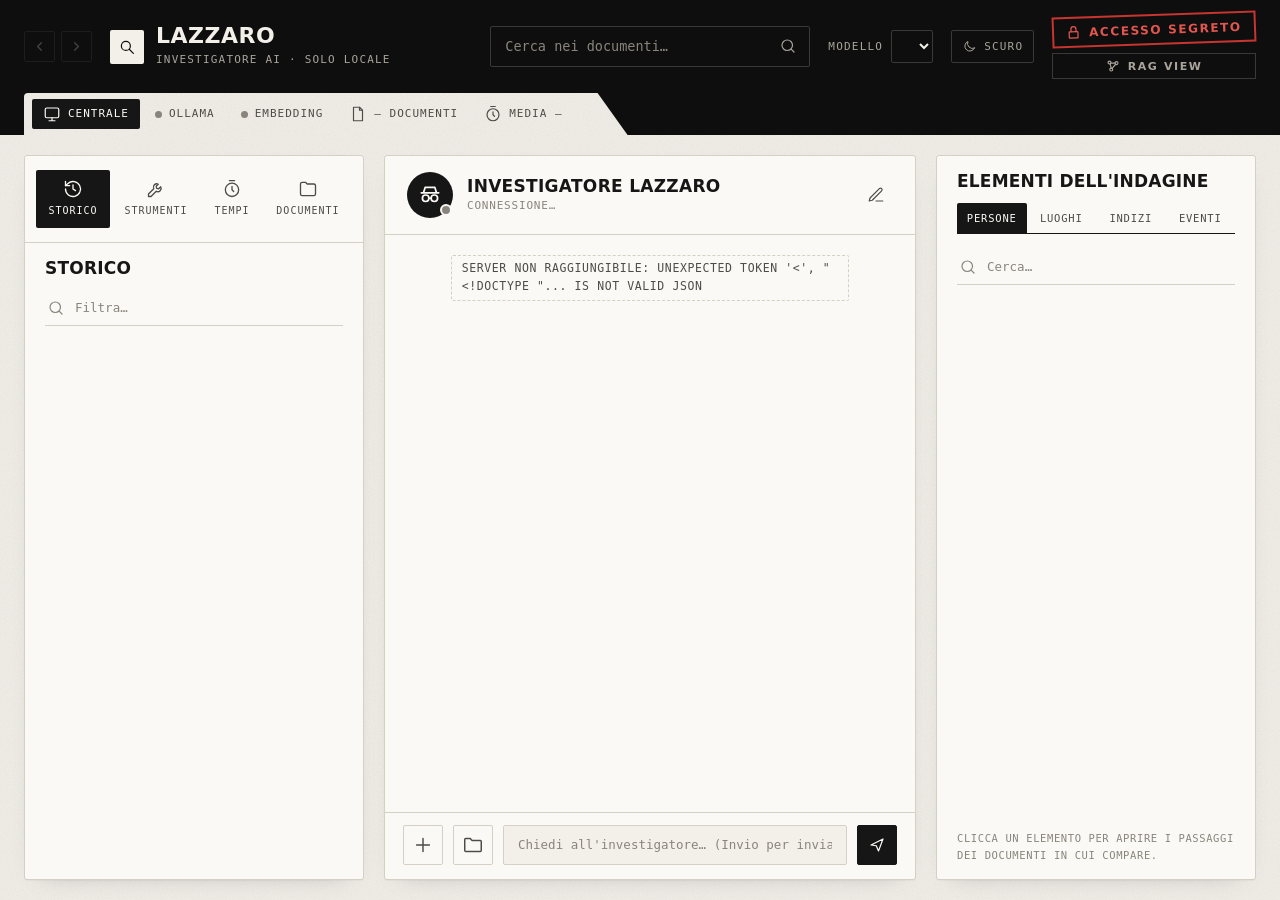
==== commit 75725578: "PD" ====
--- a/interfaccia/frontend/index.html
+++ b/interfaccia/frontend/index.html
@@ -26,8 +26,12 @@
       <span class="per-scuro"><svg viewBox="0 0 24 24"><path d="M20 14.5A8 8 0 0 1 9.5 4a8 8 0 1 0 10.5 10.5z"/></svg>Scuro</span>
       <span class="per-chiaro"><svg viewBox="0 0 24 24"><circle cx="12" cy="12" r="4"/><path d="M12 2v2M12 20v2M4.9 4.9l1.4 1.4M17.7 17.7l1.4 1.4M2 12h2M20 12h2M4.9 19.1l1.4-1.4M17.7 6.3l1.4-1.4"/></svg>Chiaro</span>
     </button>
-    <a class="accesso-segreto" href="bacheca.html" title="Bacheca dell'investigatore: indizi e ipotesi collegati dai fili rossi">
-      <svg viewBox="0 0 24 24"><rect x="5" y="11" width="14" height="10" rx="1"/><path d="M8 11V7a4 4 0 0 1 8 0v4"/></svg>Accesso Segreto</a>
+    <div class="accessi">
+      <a class="accesso-segreto" href="bacheca.html" title="Bacheca dell'investigatore: indizi e ipotesi collegati dai fili rossi">
+        <svg viewBox="0 0 24 24"><rect x="5" y="11" width="14" height="10" rx="1"/><path d="M8 11V7a4 4 0 0 1 8 0v4"/></svg>Accesso Segreto</a>
+      <a class="ragview-btn" href="ragview.html" title="RAG view: quali documenti sono pertinenti e come il modello sceglie le fonti di ogni risposta">
+        <svg viewBox="0 0 24 24"><circle cx="6" cy="6" r="2.5"/><circle cx="18" cy="7" r="2.5"/><circle cx="9" cy="18" r="2.5"/><path d="M8 7h8M7 8l2 8M16.5 9l-6 7"/></svg>RAG view</a>
+    </div>
   </div>
   <nav class="barra-stato">
     <span class="pillola attiva"><svg viewBox="0 0 24 24"><rect x="3" y="4" width="18" height="13" rx="2"/><path d="M8 21h8M12 17v4"/></svg>Centrale</span>
@@ -52,7 +56,8 @@
         <svg viewBox="0 0 24 24"><path d="M3 6a2 2 0 0 1 2-2h4l2 2h8a2 2 0 0 1 2 2v10a2 2 0 0 1-2 2H5a2 2 0 0 1-2-2z"/></svg>Documenti</button>
     </div>
     <div class="titolo-pannello"><h2 id="titolo-sinistra">Storico</h2><span class="conta" id="conta-sinistra"></span>
-      <button class="btn-piccolo grigio" id="svuota-storico" title="Cancella tutte le domande dello storico" hidden>Svuota tutto</button></div>
+      <button class="btn-piccolo grigio" id="svuota-storico" title="Cancella tutte le domande dello storico" hidden>Svuota tutto</button>
+      <button class="btn-piccolo grigio" id="svuota-caricati" title="Toglie tutti i file caricati con + o con la cartella" hidden>Svuota caricati</button></div>
     <label class="cerca"><svg viewBox="0 0 24 24"><circle cx="11" cy="11" r="7"/><path d="m20 20-3.5-3.5"/></svg>
       <input id="filtro-sinistra" placeholder="Filtra…" autocomplete="off"></label>
     <div class="lista" id="lista-sinistra"></div>
@@ -79,6 +84,8 @@
         <button class="btn-tondo piu" id="piu-cartella" title="Carica una cartella intera (anche con sottocartelle)">
           <svg viewBox="0 0 24 24"><path d="M3 6a1 1 0 0 1 1-1h5l2 2h9a1 1 0 0 1 1 1v10a1 1 0 0 1-1 1H4a1 1 0 0 1-1-1z"/></svg></button>
         <input type="file" id="cartella" hidden webkitdirectory multiple>
+        <button class="btn-tondo piu svuota" id="svuota-caricati-chat" title="Togli tutti i documenti caricati" hidden>
+          <svg viewBox="0 0 24 24"><path d="M4 7h16M10 11v6M14 11v6M6 7l1 13h10l1-13M9 7V4h6v3"/></svg></button>
         <textarea id="domanda" rows="1" placeholder="Chiedi all'investigatore…  (Invio per inviare, Maiusc+Invio per andare a capo)"></textarea>
         <button class="btn-tondo invia" id="invia" title="Invia"><svg viewBox="0 0 24 24"><path d="M4 12 20 4l-6 16-3-7z"/></svg></button>
       </div>
--- a/interfaccia/frontend/app.css
+++ b/interfaccia/frontend/app.css
@@ -108,6 +108,13 @@
   font: 900 12px/1 var(--titoli); letter-spacing: 1.6px; text-transform: uppercase; text-decoration: none; white-space: nowrap;
   transform: rotate(-2deg); transition: transform .15s, background .15s, color .15s; }
 .accesso-segreto svg { width: 15px; height: 15px; stroke-width: 2; }
+/* pulsanti in alto a destra impilati: Accesso Segreto e, sotto, RAG view */
+.accessi { display: flex; flex-direction: column; align-items: stretch; gap: 8px; }
+.ragview-btn { display: inline-flex; align-items: center; justify-content: center; gap: 8px; padding: 5px 12px; border: 1px solid var(--testata-bordo);
+  color: var(--testata-tenue); font: 700 11px/1 var(--titoli); letter-spacing: 1.6px; text-transform: uppercase; text-decoration: none; white-space: nowrap;
+  transition: color .15s, border-color .15s; }
+.ragview-btn svg { width: 14px; height: 14px; stroke-width: 2; }
+.ragview-btn:hover, .ragview-btn:focus-visible { color: var(--testata-testo); border-color: var(--testata-testo); outline: none; }
 .accesso-segreto:hover, .accesso-segreto:focus-visible { background: #c6352f; color: #fff; transform: rotate(0); outline: none; }
 .barra-stato { display: flex; gap: 4px; flex-wrap: wrap; margin-top: 14px; width: fit-content; max-width: 100%;
   background: var(--sfondo) var(--carta-grana); border: 0; border-radius: 4px 4px 0 0; padding: 6px 54px 6px 8px; color: var(--testo);
@@ -123,7 +130,8 @@
 .griglia { display: grid; grid-template-columns: 340px minmax(0, 1fr) 320px; gap: 20px; padding: 20px 24px; flex: 1; min-height: 0; }
 .pannello { background: var(--pannello); border: 1px solid var(--bordo); border-radius: var(--raggio); display: flex; flex-direction: column; min-height: 0; overflow: hidden;
   box-shadow: 0 1px 0 rgba(0, 0, 0, .03), 0 8px 24px -18px var(--ombra); }
-.titolo-pannello { display: flex; align-items: center; justify-content: space-between; gap: 12px; padding: 16px 20px 10px; }
+.titolo-pannello { display: flex; align-items: center; justify-content: space-between; gap: 8px 12px; padding: 16px 20px 10px; flex-wrap: wrap; }
+.titolo-pannello .btn-piccolo { margin-left: auto; }   /* va a capo invece di uscire dal pannello */
 .titolo-pannello h2 { margin: 0; font: 900 17px/1.1 var(--titoli); text-transform: uppercase; letter-spacing: .2px; }
 .titolo-pannello .conta { color: var(--debole); font-size: 10.5px; text-transform: uppercase; letter-spacing: 1px; white-space: nowrap; }
 .lista { overflow-y: auto; padding: 4px 16px 16px; display: flex; flex-direction: column; gap: 10px; min-height: 0; flex: 1; }
@@ -150,6 +158,9 @@
 .etichetta { font-size: 10.5px; color: var(--tenue); background: transparent; border: 1px solid var(--bordo); border-radius: 2px; padding: 1px 6px; font-family: var(--mono); white-space: nowrap; letter-spacing: .3px; }
 .etichetta.bordeaux { background: var(--testo); border-color: var(--testo); color: var(--pannello); }
 .etichetta.errore { color: var(--errore); border-color: currentColor; }
+.etichetta.sospetto { color: var(--errore); border-color: currentColor; font-weight: 700; }   /* documento che dà ordini all'assistente */
+.chip.sospetto { color: var(--errore); border-color: var(--errore); }
+.voce.in-corso { opacity: .5; pointer-events: none; }   /* documento in rimozione */
 .etichetta.attenzione { color: var(--attenzione); border-color: currentColor; background: rgba(154, 106, 18, .06); }
 .btn-piccolo { display: inline-flex; align-items: center; gap: 5px; background: var(--testo); border: 1px solid var(--testo); color: var(--pannello); border-radius: 2px; padding: 3px 10px; font-size: 11px; text-transform: uppercase; letter-spacing: .8px; }
 .btn-piccolo:hover { background: var(--bordeaux-2); }
@@ -256,6 +267,7 @@
 .btn-tondo.invia:hover { background: var(--bordeaux-2); }
 .btn-tondo:disabled { opacity: .4; cursor: default; }
 .btn-tondo.piu svg { width: 22px; height: 22px; }
+.btn-tondo.svuota:hover { color: var(--errore); border-color: var(--errore); }
 textarea#domanda { flex: 1; resize: none; background: var(--sfondo); border: 1px solid var(--bordo); border-radius: 2px; padding: 10px 14px; outline: 0; max-height: 140px; min-height: 40px; line-height: 1.45; font-size: 12.5px; }
 textarea#domanda:focus { border-color: var(--testo); }
 textarea#domanda::placeholder, input::placeholder { color: var(--debole); }
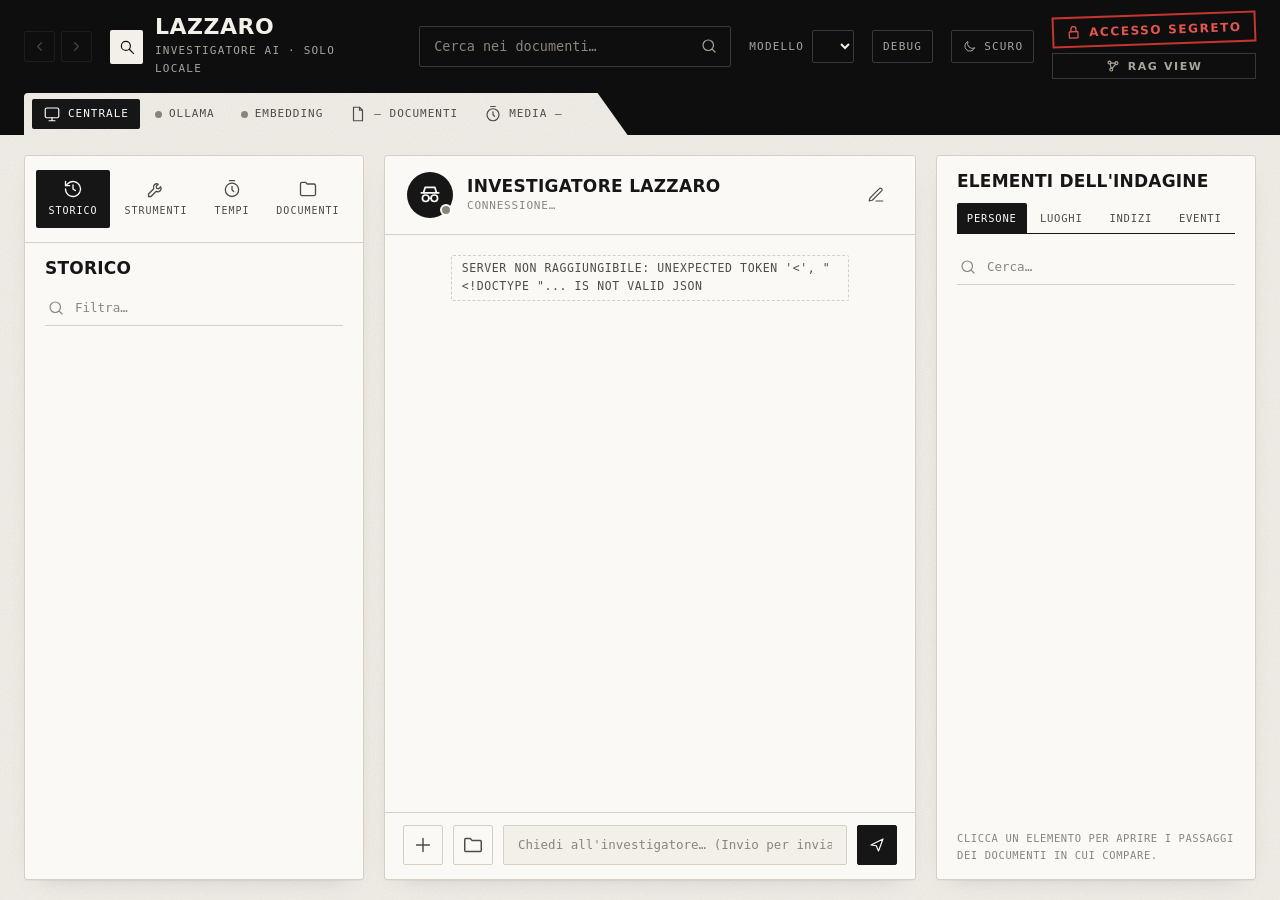
==== commit c3dba73c: "feat: modalità debug per le etichette di classificazione; interfaccia senza segnali di sospetto e pe" ====
--- a/interfaccia/frontend/index.html
+++ b/interfaccia/frontend/index.html
@@ -22,6 +22,7 @@
     <label class="scelta-modello">Modello
       <select id="modello"></select>
     </label>
+    <button class="tema-btn" id="debug" title="Modalità debug, solo per il team: mostra le etichette di classificazione dei documenti (sospetto, pertinente) che di solito restano nascoste">Debug</button>
     <button class="tema-btn" id="tema" title="Cambia tema: chiaro (carta) o scuro">
       <span class="per-scuro"><svg viewBox="0 0 24 24"><path d="M20 14.5A8 8 0 0 1 9.5 4a8 8 0 1 0 10.5 10.5z"/></svg>Scuro</span>
       <span class="per-chiaro"><svg viewBox="0 0 24 24"><circle cx="12" cy="12" r="4"/><path d="M12 2v2M12 20v2M4.9 4.9l1.4 1.4M17.7 17.7l1.4 1.4M2 12h2M20 12h2M4.9 19.1l1.4-1.4M17.7 6.3l1.4-1.4"/></svg>Chiaro</span>
@@ -29,7 +30,7 @@
     <div class="accessi">
       <a class="accesso-segreto" href="bacheca.html" title="Bacheca dell'investigatore: indizi e ipotesi collegati dai fili rossi">
         <svg viewBox="0 0 24 24"><rect x="5" y="11" width="14" height="10" rx="1"/><path d="M8 11V7a4 4 0 0 1 8 0v4"/></svg>Accesso Segreto</a>
-      <a class="ragview-btn" href="ragview.html" title="RAG view: quali documenti sono pertinenti e come il modello sceglie le fonti di ogni risposta">
+      <a class="ragview-btn" href="ragview.html" title="RAG view: la mappa dei documenti e come il modello sceglie le fonti di ogni risposta">
         <svg viewBox="0 0 24 24"><circle cx="6" cy="6" r="2.5"/><circle cx="18" cy="7" r="2.5"/><circle cx="9" cy="18" r="2.5"/><path d="M8 7h8M7 8l2 8M16.5 9l-6 7"/></svg>RAG view</a>
     </div>
   </div>
--- a/interfaccia/frontend/app.css
+++ b/interfaccia/frontend/app.css
@@ -158,6 +158,9 @@
 .etichetta { font-size: 10.5px; color: var(--tenue); background: transparent; border: 1px solid var(--bordo); border-radius: 2px; padding: 1px 6px; font-family: var(--mono); white-space: nowrap; letter-spacing: .3px; }
 .etichetta.bordeaux { background: var(--testo); border-color: var(--testo); color: var(--pannello); }
 .etichetta.errore { color: var(--errore); border-color: currentColor; }
+.solo-debug { display: none !important; }
+html[data-debug] .solo-debug { display: revert !important; }
+#debug.acceso { color: var(--testata-testo); border-color: #e0a91f; }
 .etichetta.sospetto { color: var(--errore); border-color: currentColor; font-weight: 700; }   /* documento che dà ordini all'assistente */
 .chip.sospetto { color: var(--errore); border-color: var(--errore); }
 .voce.in-corso { opacity: .5; pointer-events: none; }   /* documento in rimozione */
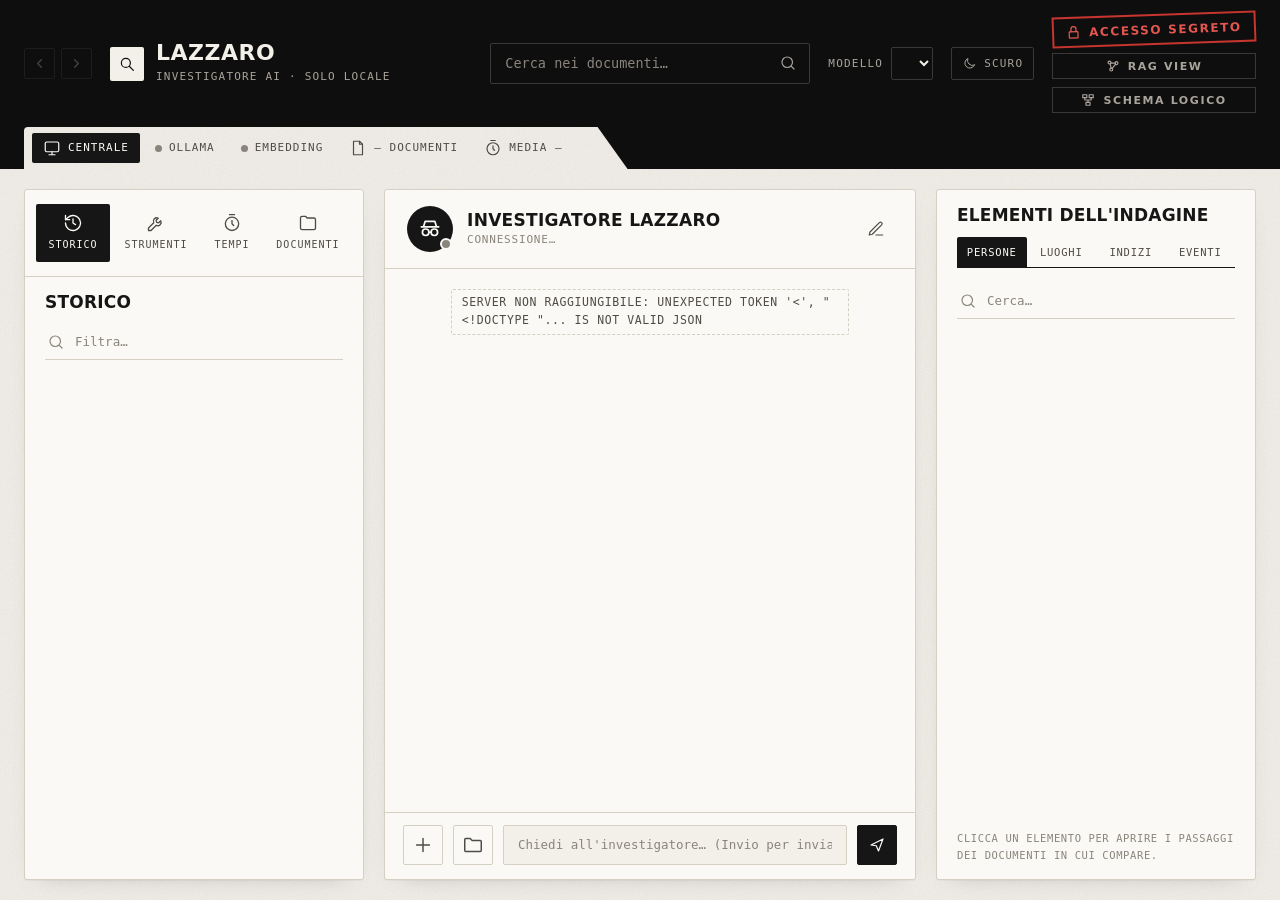
==== commit 8dea1d3b: "beta g4" ====
--- a/interfaccia/frontend/index.html
+++ b/interfaccia/frontend/index.html
@@ -22,7 +22,6 @@
     <label class="scelta-modello">Modello
       <select id="modello"></select>
     </label>
-    <button class="tema-btn" id="debug" title="Modalità debug, solo per il team: mostra le etichette di classificazione dei documenti (sospetto, pertinente) che di solito restano nascoste">Debug</button>
     <button class="tema-btn" id="tema" title="Cambia tema: chiaro (carta) o scuro">
       <span class="per-scuro"><svg viewBox="0 0 24 24"><path d="M20 14.5A8 8 0 0 1 9.5 4a8 8 0 1 0 10.5 10.5z"/></svg>Scuro</span>
       <span class="per-chiaro"><svg viewBox="0 0 24 24"><circle cx="12" cy="12" r="4"/><path d="M12 2v2M12 20v2M4.9 4.9l1.4 1.4M17.7 17.7l1.4 1.4M2 12h2M20 12h2M4.9 19.1l1.4-1.4M17.7 6.3l1.4-1.4"/></svg>Chiaro</span>
@@ -30,8 +29,10 @@
     <div class="accessi">
       <a class="accesso-segreto" href="bacheca.html" title="Bacheca dell'investigatore: indizi e ipotesi collegati dai fili rossi">
         <svg viewBox="0 0 24 24"><rect x="5" y="11" width="14" height="10" rx="1"/><path d="M8 11V7a4 4 0 0 1 8 0v4"/></svg>Accesso Segreto</a>
-      <a class="ragview-btn" href="ragview.html" title="RAG view: la mappa dei documenti e come il modello sceglie le fonti di ogni risposta">
+      <a class="ragview-btn" href="ragview.html" title="RAG view: quali documenti sono pertinenti e come il modello sceglie le fonti di ogni risposta">
         <svg viewBox="0 0 24 24"><circle cx="6" cy="6" r="2.5"/><circle cx="18" cy="7" r="2.5"/><circle cx="9" cy="18" r="2.5"/><path d="M8 7h8M7 8l2 8M16.5 9l-6 7"/></svg>RAG view</a>
+      <a class="ragview-btn" href="schema.html" title="Schema logico interattivo: il percorso di una domanda e dei documenti caricati dentro il modello">
+        <svg viewBox="0 0 24 24"><rect x="3" y="3" width="7" height="5"/><rect x="14" y="3" width="7" height="5"/><rect x="8.5" y="16" width="7" height="5"/><path d="M6.5 8v4h11V8M12 12v4"/></svg>Schema logico</a>
     </div>
   </div>
   <nav class="barra-stato">
@@ -79,9 +80,9 @@
     <div class="input-chat">
       <div class="file-in-esame" id="file-in-esame"></div>
       <div class="riga-input">
-        <button class="btn-tondo piu" id="piu" title="Carica file da esaminare (txt, md, csv, json, xml, html, docx, pdf, xlsx, zip)">
+        <button class="btn-tondo piu" id="piu" title="Carica file da esaminare (txt, md, csv, json, xml, html, docx, pdf, xlsx, zip, sqlite)">
           <svg viewBox="0 0 24 24"><path d="M12 5v14M5 12h14"/></svg></button>
-        <input type="file" id="file" multiple hidden accept=".txt,.md,.csv,.json,.jsonl,.log,.xml,.html,.htm,.docx,.pdf,.xlsx,.zip">
+        <input type="file" id="file" multiple hidden accept=".txt,.md,.csv,.json,.jsonl,.log,.xml,.html,.htm,.docx,.pdf,.xlsx,.zip,.sqlite,.sqlite3,.db">
         <button class="btn-tondo piu" id="piu-cartella" title="Carica una cartella intera (anche con sottocartelle)">
           <svg viewBox="0 0 24 24"><path d="M3 6a1 1 0 0 1 1-1h5l2 2h9a1 1 0 0 1 1 1v10a1 1 0 0 1-1 1H4a1 1 0 0 1-1-1z"/></svg></button>
         <input type="file" id="cartella" hidden webkitdirectory multiple>
--- a/interfaccia/frontend/app.css
+++ b/interfaccia/frontend/app.css
@@ -158,9 +158,6 @@
 .etichetta { font-size: 10.5px; color: var(--tenue); background: transparent; border: 1px solid var(--bordo); border-radius: 2px; padding: 1px 6px; font-family: var(--mono); white-space: nowrap; letter-spacing: .3px; }
 .etichetta.bordeaux { background: var(--testo); border-color: var(--testo); color: var(--pannello); }
 .etichetta.errore { color: var(--errore); border-color: currentColor; }
-.solo-debug { display: none !important; }
-html[data-debug] .solo-debug { display: revert !important; }
-#debug.acceso { color: var(--testata-testo); border-color: #e0a91f; }
 .etichetta.sospetto { color: var(--errore); border-color: currentColor; font-weight: 700; }   /* documento che dà ordini all'assistente */
 .chip.sospetto { color: var(--errore); border-color: var(--errore); }
 .voce.in-corso { opacity: .5; pointer-events: none; }   /* documento in rimozione */
@@ -236,6 +233,12 @@
 .md-tab { border-collapse: collapse; margin: 0 0 8px; font-size: .95em; }
 .md-tab th, .md-tab td { border: 1px solid var(--bordo); padding: 4px 9px; text-align: left; vertical-align: top; }
 .md-tab th { background: var(--scheda-2); font-weight: 700; }
+.md-codice { background: var(--scheda-2); border-left: 3px solid var(--testo); padding: 8px 12px; margin: 0 0 8px; overflow-x: auto;
+  font: 12px/1.5 var(--mono); white-space: pre-wrap; }
+/* query SQL eseguita sul database e righe restituite, sotto la risposta */
+.sql-blocco { margin-top: 8px; }
+.sql-blocco summary { cursor: pointer; font-size: 12px; color: var(--tenue); }
+.sql-blocco .md-tab { margin-top: 6px; font-size: 11.5px; }
 .msg .corpo .cit { color: var(--pannello); background: var(--testo); border-radius: 0; padding: 0 4px; font-family: var(--mono); font-size: 11.5px; cursor: pointer; }
 .msg .corpo .persona { border-bottom: 1px solid var(--testo); cursor: pointer; }
 .cursore::after { content: "█"; color: var(--testo); animation: lampeggia 1s steps(2) infinite; }
@@ -354,3 +357,10 @@
   .msg { max-width: 95%; }
 }
 [hidden] { display: none !important; }
+
+/* tool SQL: piano a passi con esiti calcolati */
+.sql-blocco .sql-sintesi { white-space: pre-wrap; font: 12px/1.5 var(--mono); background: var(--scheda); border-left: 3px solid #c6352f; padding: 8px 10px; margin: 8px 0; }
+.sql-blocco .sql-passo { margin-top: 10px; }
+.sql-blocco tr.sql-valida td { background: rgba(47, 122, 75, .12); }
+.sql-blocco tr.sql-esclusa td { color: var(--tenue); }
+.sql-blocco .sql-altre { font-size: 11px; color: var(--debole); margin-top: 4px; }
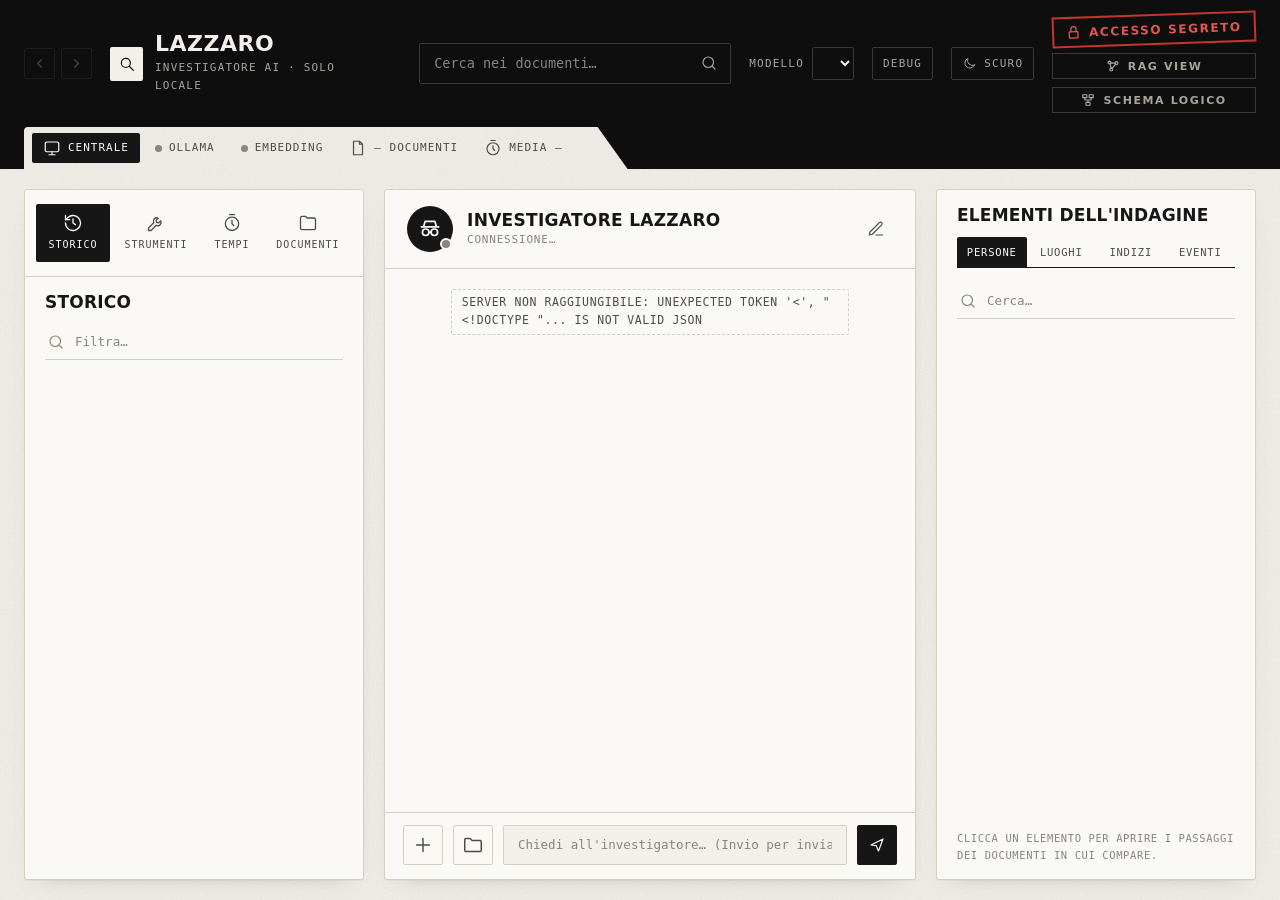
==== commit 01db12da: "Merge remote-tracking branch 'origin/main' into merge/sql-main" ====
--- a/interfaccia/frontend/index.html
+++ b/interfaccia/frontend/index.html
@@ -22,6 +22,7 @@
     <label class="scelta-modello">Modello
       <select id="modello"></select>
     </label>
+    <button class="tema-btn" id="debug" title="Modalità debug, solo per il team: mostra le etichette di classificazione dei documenti (sospetto, pertinente) che di solito restano nascoste">Debug</button>
     <button class="tema-btn" id="tema" title="Cambia tema: chiaro (carta) o scuro">
       <span class="per-scuro"><svg viewBox="0 0 24 24"><path d="M20 14.5A8 8 0 0 1 9.5 4a8 8 0 1 0 10.5 10.5z"/></svg>Scuro</span>
       <span class="per-chiaro"><svg viewBox="0 0 24 24"><circle cx="12" cy="12" r="4"/><path d="M12 2v2M12 20v2M4.9 4.9l1.4 1.4M17.7 17.7l1.4 1.4M2 12h2M20 12h2M4.9 19.1l1.4-1.4M17.7 6.3l1.4-1.4"/></svg>Chiaro</span>
@@ -29,7 +30,7 @@
     <div class="accessi">
       <a class="accesso-segreto" href="bacheca.html" title="Bacheca dell'investigatore: indizi e ipotesi collegati dai fili rossi">
         <svg viewBox="0 0 24 24"><rect x="5" y="11" width="14" height="10" rx="1"/><path d="M8 11V7a4 4 0 0 1 8 0v4"/></svg>Accesso Segreto</a>
-      <a class="ragview-btn" href="ragview.html" title="RAG view: quali documenti sono pertinenti e come il modello sceglie le fonti di ogni risposta">
+      <a class="ragview-btn" href="ragview.html" title="RAG view: la mappa dei documenti e come il modello sceglie le fonti di ogni risposta">
         <svg viewBox="0 0 24 24"><circle cx="6" cy="6" r="2.5"/><circle cx="18" cy="7" r="2.5"/><circle cx="9" cy="18" r="2.5"/><path d="M8 7h8M7 8l2 8M16.5 9l-6 7"/></svg>RAG view</a>
       <a class="ragview-btn" href="schema.html" title="Schema logico interattivo: il percorso di una domanda e dei documenti caricati dentro il modello">
         <svg viewBox="0 0 24 24"><rect x="3" y="3" width="7" height="5"/><rect x="14" y="3" width="7" height="5"/><rect x="8.5" y="16" width="7" height="5"/><path d="M6.5 8v4h11V8M12 12v4"/></svg>Schema logico</a>
--- a/interfaccia/frontend/app.css
+++ b/interfaccia/frontend/app.css
@@ -158,6 +158,9 @@
 .etichetta { font-size: 10.5px; color: var(--tenue); background: transparent; border: 1px solid var(--bordo); border-radius: 2px; padding: 1px 6px; font-family: var(--mono); white-space: nowrap; letter-spacing: .3px; }
 .etichetta.bordeaux { background: var(--testo); border-color: var(--testo); color: var(--pannello); }
 .etichetta.errore { color: var(--errore); border-color: currentColor; }
+.solo-debug { display: none !important; }
+html[data-debug] .solo-debug { display: revert !important; }
+#debug.acceso { color: var(--testata-testo); border-color: #e0a91f; }
 .etichetta.sospetto { color: var(--errore); border-color: currentColor; font-weight: 700; }   /* documento che dà ordini all'assistente */
 .chip.sospetto { color: var(--errore); border-color: var(--errore); }
 .voce.in-corso { opacity: .5; pointer-events: none; }   /* documento in rimozione */
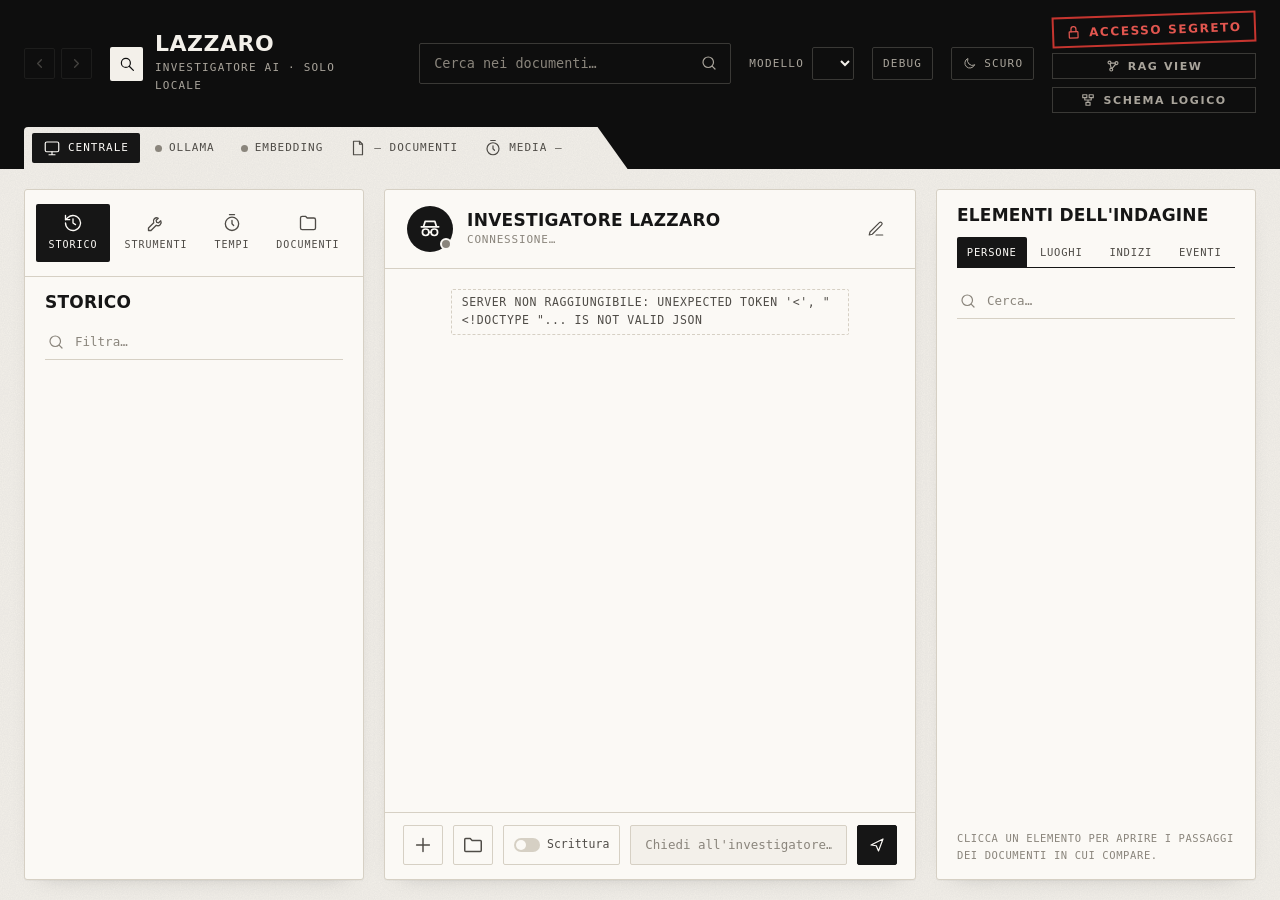
==== commit f75f132e: "vari fix sql" ====
--- a/interfaccia/frontend/index.html
+++ b/interfaccia/frontend/index.html
@@ -89,6 +89,9 @@
         <input type="file" id="cartella" hidden webkitdirectory multiple>
         <button class="btn-tondo piu svuota" id="svuota-caricati-chat" title="Togli tutti i documenti caricati" hidden>
           <svg viewBox="0 0 24 24"><path d="M4 7h16M10 11v6M14 11v6M6 7l1 13h10l1-13M9 7V4h6v3"/></svg></button>
+        <button class="switch-scrittura" id="scrittura" role="switch" aria-checked="false"
+          title="Modo scrittura: il messaggio non è una domanda. Se chiede di modificare il database (INSERT, UPDATE, DELETE o a parole) lo cambia, dopo una copia di sicurezza; altrimenti è un dato della centrale (es. l'istante attuale) che il chatbot terrà in tutte le risposte">
+          <span class="levetta"></span><span>Scrittura</span></button>
         <textarea id="domanda" rows="1" placeholder="Chiedi all'investigatore…  (Invio per inviare, Maiusc+Invio per andare a capo)"></textarea>
         <button class="btn-tondo invia" id="invia" title="Invia"><svg viewBox="0 0 24 24"><path d="M4 12 20 4l-6 16-3-7z"/></svg></button>
       </div>
--- a/interfaccia/frontend/app.css
+++ b/interfaccia/frontend/app.css
@@ -279,6 +279,17 @@
 .btn-tondo.svuota:hover { color: var(--errore); border-color: var(--errore); }
 textarea#domanda { flex: 1; resize: none; background: var(--sfondo); border: 1px solid var(--bordo); border-radius: 2px; padding: 10px 14px; outline: 0; max-height: 140px; min-height: 40px; line-height: 1.45; font-size: 12.5px; }
 textarea#domanda:focus { border-color: var(--testo); }
+/* switch «Scrittura»: acceso, i messaggi sono dati o modifiche del database, non domande */
+.switch-scrittura { display: inline-flex; align-items: center; gap: 7px; height: 40px; padding: 0 10px; flex: none; border: 1px solid var(--bordo);
+  border-radius: 2px; background: none; color: var(--tenue); font-size: 11.5px; cursor: pointer; }
+.switch-scrittura:hover { color: var(--testo); border-color: var(--testo); }
+.switch-scrittura .levetta { position: relative; width: 26px; height: 14px; border-radius: 7px; background: var(--bordo); transition: background .15s; }
+.switch-scrittura .levetta::after { content: ''; position: absolute; top: 2px; left: 2px; width: 10px; height: 10px; border-radius: 50%;
+  background: var(--pannello); transition: transform .15s; }
+.switch-scrittura[aria-checked="true"] { color: var(--bordeaux-2); border-color: var(--bordeaux-2); }
+.switch-scrittura[aria-checked="true"] .levetta { background: var(--bordeaux-2); }
+.switch-scrittura[aria-checked="true"] .levetta::after { transform: translateX(12px); }
+.input-chat.scrittura textarea#domanda { border-color: var(--bordeaux-2); }
 textarea#domanda::placeholder, input::placeholder { color: var(--debole); }
 textarea#domanda::placeholder { white-space: nowrap; overflow: hidden; text-overflow: ellipsis; }   /* il monospazio è più largo: una riga sola */
 .trascina { position: absolute; inset: 0; background: var(--velo); border: 2px dashed var(--testo); border-radius: var(--raggio);
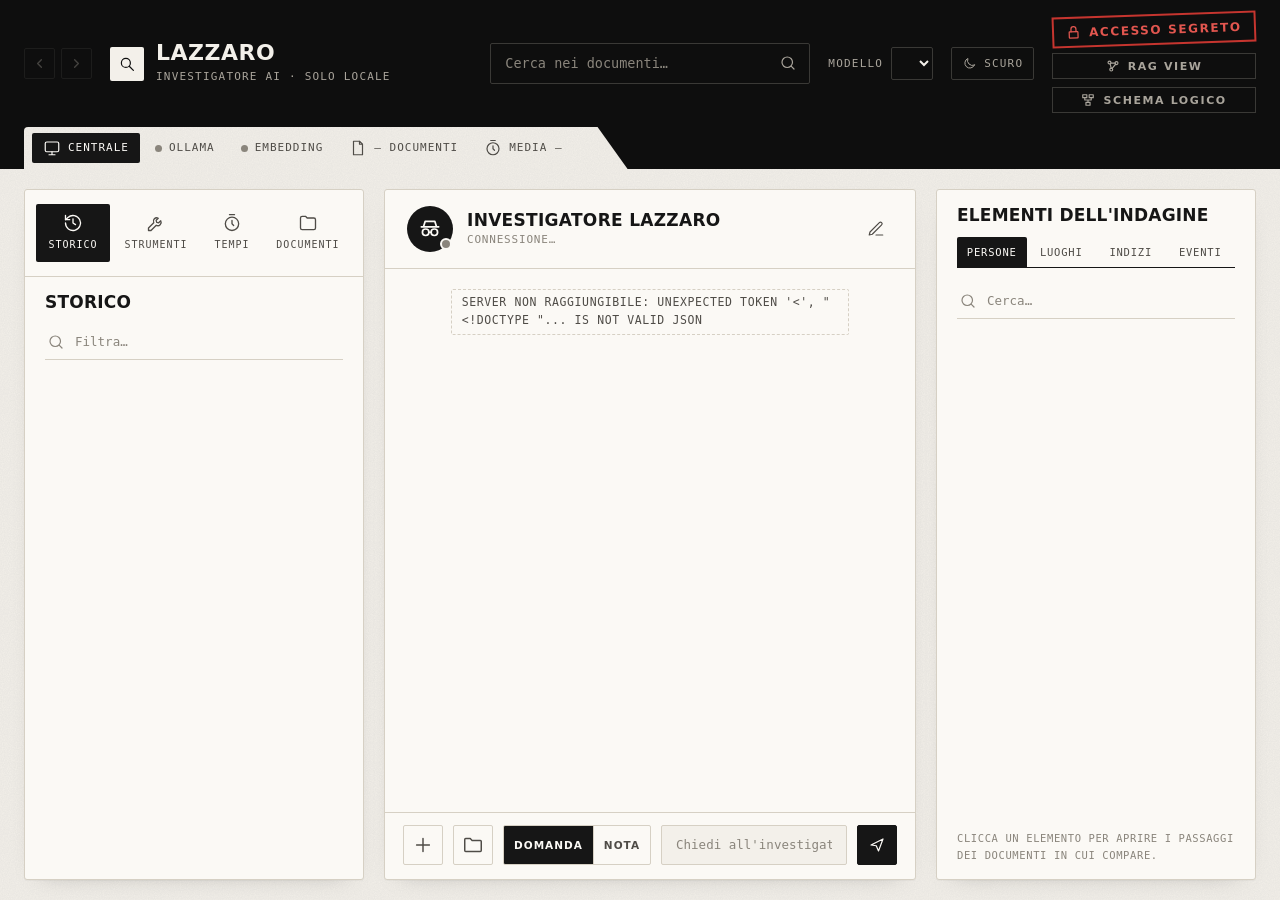
==== commit 0bdea1ec: "beta stabile beta stabile" ====
--- a/interfaccia/frontend/index.html
+++ b/interfaccia/frontend/index.html
@@ -22,7 +22,6 @@
     <label class="scelta-modello">Modello
       <select id="modello"></select>
     </label>
-    <button class="tema-btn" id="debug" title="Modalità debug, solo per il team: mostra le etichette di classificazione dei documenti (sospetto, pertinente) che di solito restano nascoste">Debug</button>
     <button class="tema-btn" id="tema" title="Cambia tema: chiaro (carta) o scuro">
       <span class="per-scuro"><svg viewBox="0 0 24 24"><path d="M20 14.5A8 8 0 0 1 9.5 4a8 8 0 1 0 10.5 10.5z"/></svg>Scuro</span>
       <span class="per-chiaro"><svg viewBox="0 0 24 24"><circle cx="12" cy="12" r="4"/><path d="M12 2v2M12 20v2M4.9 4.9l1.4 1.4M17.7 17.7l1.4 1.4M2 12h2M20 12h2M4.9 19.1l1.4-1.4M17.7 6.3l1.4-1.4"/></svg>Chiaro</span>
@@ -30,7 +29,7 @@
     <div class="accessi">
       <a class="accesso-segreto" href="bacheca.html" title="Bacheca dell'investigatore: indizi e ipotesi collegati dai fili rossi">
         <svg viewBox="0 0 24 24"><rect x="5" y="11" width="14" height="10" rx="1"/><path d="M8 11V7a4 4 0 0 1 8 0v4"/></svg>Accesso Segreto</a>
-      <a class="ragview-btn" href="ragview.html" title="RAG view: la mappa dei documenti e come il modello sceglie le fonti di ogni risposta">
+      <a class="ragview-btn" href="ragview.html" title="RAG view: quali documenti sono pertinenti e come il modello sceglie le fonti di ogni risposta">
         <svg viewBox="0 0 24 24"><circle cx="6" cy="6" r="2.5"/><circle cx="18" cy="7" r="2.5"/><circle cx="9" cy="18" r="2.5"/><path d="M8 7h8M7 8l2 8M16.5 9l-6 7"/></svg>RAG view</a>
       <a class="ragview-btn" href="schema.html" title="Schema logico interattivo: il percorso di una domanda e dei documenti caricati dentro il modello">
         <svg viewBox="0 0 24 24"><rect x="3" y="3" width="7" height="5"/><rect x="14" y="3" width="7" height="5"/><rect x="8.5" y="16" width="7" height="5"/><path d="M6.5 8v4h11V8M12 12v4"/></svg>Schema logico</a>
@@ -89,9 +88,11 @@
         <input type="file" id="cartella" hidden webkitdirectory multiple>
         <button class="btn-tondo piu svuota" id="svuota-caricati-chat" title="Togli tutti i documenti caricati" hidden>
           <svg viewBox="0 0 24 24"><path d="M4 7h16M10 11v6M14 11v6M6 7l1 13h10l1-13M9 7V4h6v3"/></svg></button>
-        <button class="switch-scrittura" id="scrittura" role="switch" aria-checked="false"
-          title="Modo scrittura: il messaggio non è una domanda. Se chiede di modificare il database (INSERT, UPDATE, DELETE o a parole) lo cambia, dopo una copia di sicurezza; altrimenti è un dato della centrale (es. l'istante attuale) che il chatbot terrà in tutte le risposte">
-          <span class="levetta"></span><span>Scrittura</span></button>
+        <div class="modo-input" role="radiogroup" aria-label="Cosa fare con il testo scritto">
+          <button type="button" role="radio" aria-checked="true" data-modo="domanda" class="attivo" title="Il testo è una domanda per l'investigatore">Domanda</button>
+          <button type="button" role="radio" aria-checked="false" data-modo="nota" title="Il testo diventa un file .txt della base di conoscenza (Note_squadra)">Nota</button>
+        </div>
+        <select id="giorno-nota" hidden title="Giorno dell'indagine a cui appartiene la nota"></select>
         <textarea id="domanda" rows="1" placeholder="Chiedi all'investigatore…  (Invio per inviare, Maiusc+Invio per andare a capo)"></textarea>
         <button class="btn-tondo invia" id="invia" title="Invia"><svg viewBox="0 0 24 24"><path d="M4 12 20 4l-6 16-3-7z"/></svg></button>
       </div>
--- a/interfaccia/frontend/app.css
+++ b/interfaccia/frontend/app.css
@@ -158,9 +158,6 @@
 .etichetta { font-size: 10.5px; color: var(--tenue); background: transparent; border: 1px solid var(--bordo); border-radius: 2px; padding: 1px 6px; font-family: var(--mono); white-space: nowrap; letter-spacing: .3px; }
 .etichetta.bordeaux { background: var(--testo); border-color: var(--testo); color: var(--pannello); }
 .etichetta.errore { color: var(--errore); border-color: currentColor; }
-.solo-debug { display: none !important; }
-html[data-debug] .solo-debug { display: revert !important; }
-#debug.acceso { color: var(--testata-testo); border-color: #e0a91f; }
 .etichetta.sospetto { color: var(--errore); border-color: currentColor; font-weight: 700; }   /* documento che dà ordini all'assistente */
 .chip.sospetto { color: var(--errore); border-color: var(--errore); }
 .voce.in-corso { opacity: .5; pointer-events: none; }   /* documento in rimozione */
@@ -279,17 +276,6 @@
 .btn-tondo.svuota:hover { color: var(--errore); border-color: var(--errore); }
 textarea#domanda { flex: 1; resize: none; background: var(--sfondo); border: 1px solid var(--bordo); border-radius: 2px; padding: 10px 14px; outline: 0; max-height: 140px; min-height: 40px; line-height: 1.45; font-size: 12.5px; }
 textarea#domanda:focus { border-color: var(--testo); }
-/* switch «Scrittura»: acceso, i messaggi sono dati o modifiche del database, non domande */
-.switch-scrittura { display: inline-flex; align-items: center; gap: 7px; height: 40px; padding: 0 10px; flex: none; border: 1px solid var(--bordo);
-  border-radius: 2px; background: none; color: var(--tenue); font-size: 11.5px; cursor: pointer; }
-.switch-scrittura:hover { color: var(--testo); border-color: var(--testo); }
-.switch-scrittura .levetta { position: relative; width: 26px; height: 14px; border-radius: 7px; background: var(--bordo); transition: background .15s; }
-.switch-scrittura .levetta::after { content: ''; position: absolute; top: 2px; left: 2px; width: 10px; height: 10px; border-radius: 50%;
-  background: var(--pannello); transition: transform .15s; }
-.switch-scrittura[aria-checked="true"] { color: var(--bordeaux-2); border-color: var(--bordeaux-2); }
-.switch-scrittura[aria-checked="true"] .levetta { background: var(--bordeaux-2); }
-.switch-scrittura[aria-checked="true"] .levetta::after { transform: translateX(12px); }
-.input-chat.scrittura textarea#domanda { border-color: var(--bordeaux-2); }
 textarea#domanda::placeholder, input::placeholder { color: var(--debole); }
 textarea#domanda::placeholder { white-space: nowrap; overflow: hidden; text-overflow: ellipsis; }   /* il monospazio è più largo: una riga sola */
 .trascina { position: absolute; inset: 0; background: var(--velo); border: 2px dashed var(--testo); border-radius: var(--raggio);
@@ -378,3 +364,16 @@
 .sql-blocco tr.sql-valida td { background: rgba(47, 122, 75, .12); }
 .sql-blocco tr.sql-esclusa td { color: var(--tenue); }
 .sql-blocco .sql-altre { font-size: 11px; color: var(--debole); margin-top: 4px; }
+
+/* interruttore Domanda / Nota nella casella di testo */
+.modo-input { display: flex; flex: none; border: 1px solid var(--bordo); border-radius: 2px; overflow: hidden; height: 40px; }
+.modo-input button { border: 0; background: none; color: var(--tenue); padding: 0 10px; font: 700 10.5px/1 var(--titoli); letter-spacing: 1px; text-transform: uppercase; cursor: pointer; }
+.modo-input button + button { border-left: 1px solid var(--bordo); }
+.modo-input button.attivo { background: var(--testo); color: var(--pannello); }
+.modo-input button:focus-visible { outline: 2px solid var(--testo); outline-offset: -2px; }
+#giorno-nota { flex: none; height: 40px; border: 1px solid var(--bordo); background: var(--sfondo); color: var(--testo); font: 12px var(--mono); padding: 0 6px; border-radius: 2px; }
+.input-chat.modo-nota textarea#domanda { border-color: #c6352f; border-style: dashed; }
+.input-chat.modo-nota .btn-tondo.invia { background: #c6352f; border-color: #c6352f; }
+.msg.utente.nota { background: var(--pannello); color: var(--testo); border: 1px dashed #c6352f; white-space: pre-wrap; }
+.msg.utente.nota .ora { color: #c6352f; }
+@media (max-width: 700px) { .modo-input button { padding: 0 6px; } #giorno-nota { max-width: 90px; } }
